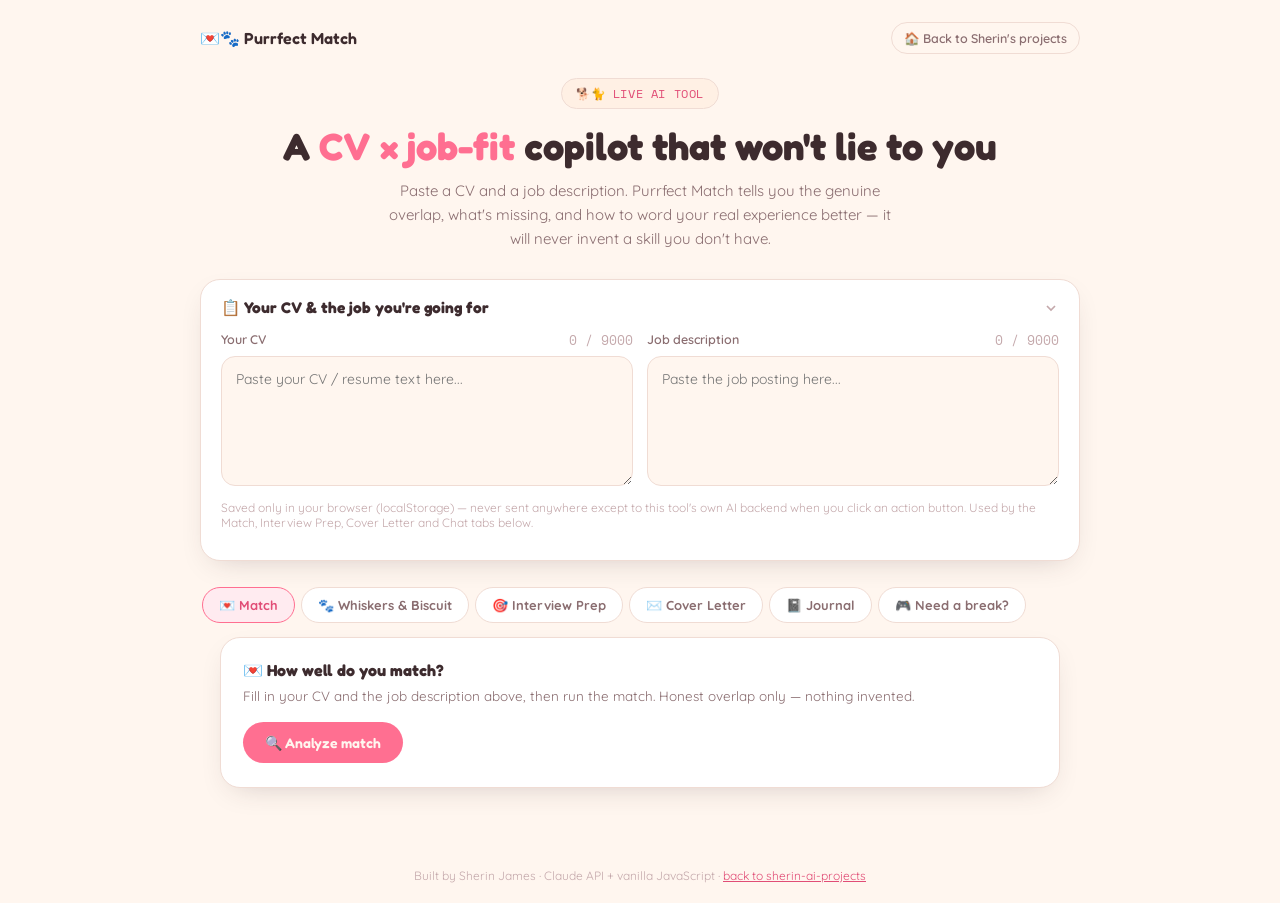
==== purrfect-match/index.html @ 4b1b0861 "Add Purrfect Match app" ====
<!doctype html>
<html lang="en">
<head>
<meta charset="utf-8">
<meta name="viewport" content="width=device-width, initial-scale=1">
<title>Purrfect Match · AI CV × Job Copilot</title>
<meta name="description" content="Purrfect Match: an honest CV-to-job-description matching copilot built by Sherin James, with an AI pep-talk companion, interview predictor, cover letter starter, job hunt journal, and two break-time games.">
<link rel="preconnect" href="https://fonts.googleapis.com">
<link rel="preconnect" href="https://fonts.gstatic.com" crossorigin>
<link href="https://fonts.googleapis.com/css2?family=Fredoka:wght@500;600;700&family=Quicksand:wght@500;600;700&family=Space+Mono:wght@400;700&display=swap" rel="stylesheet">
<style>
  :root{
    --bg:#fff6ef; --surface:#ffffff; --surface-soft:#fff0e4;
    --ink:#3d2b2e; --ink-soft:#8a6d70; --ink-faint:#c4a8ab; --line:#f0dcd4;
    --accent:#ff6f91; --accent-deep:#e14d76;
    --accent-2:#3fb6cf; --accent-2-deep:#2a95ab;
    --accent-3:#ffbc42; --accent-3-deep:#d99a1f;
    --accent-4:#6fbf7a; --accent-4-deep:#4f9f5b;
    --accent-5:#9b8cf2; --accent-5-deep:#7c6ce0;
    --danger:#e2555a; --danger-deep:#c23e43;
    --shadow: 0 10px 30px -14px rgba(61,43,46,0.25);
  }
  @media (prefers-color-scheme: dark){
    :root:not([data-theme="light"]){
      --bg:#241923; --surface:#2f2130; --surface-soft:#392a3c;
      --ink:#fbecee; --ink-soft:#d9b7c0; --ink-faint:#8c6c76; --line:#4a3650;
      --accent:#ff8aa8; --accent-deep:#ffa9bf; --accent-2:#5fd3e8; --accent-2-deep:#86e0f0;
      --accent-3:#ffcf6b; --accent-3-deep:#ffdb8c; --accent-4:#8fd89a; --accent-4-deep:#a9e6b2;
      --accent-5:#b3a4f7; --accent-5-deep:#c7bcf9; --danger:#ff8f8f; --danger-deep:#ffabab;
      --shadow: 0 10px 30px -14px rgba(0,0,0,0.5);
    }
  }
  :root[data-theme="dark"]{
    --bg:#241923; --surface:#2f2130; --surface-soft:#392a3c;
    --ink:#fbecee; --ink-soft:#d9b7c0; --ink-faint:#8c6c76; --line:#4a3650;
    --accent:#ff8aa8; --accent-deep:#ffa9bf; --accent-2:#5fd3e8; --accent-2-deep:#86e0f0;
    --accent-3:#ffcf6b; --accent-3-deep:#ffdb8c; --accent-4:#8fd89a; --accent-4-deep:#a9e6b2;
    --accent-5:#b3a4f7; --accent-5-deep:#c7bcf9; --danger:#ff8f8f; --danger-deep:#ffabab;
    --shadow: 0 10px 30px -14px rgba(0,0,0,0.5);
  }
  *{box-sizing:border-box;}
  body{margin:0; background:var(--bg); color:var(--ink); font-family:'Quicksand',system-ui,sans-serif; overflow-x:hidden;}
  h1,h2,h3,.display{font-family:'Fredoka',system-ui,sans-serif;}
  button{font-family:inherit;}
  a{color:var(--accent-deep);}
  .wrap{max-width:920px; margin:0 auto; padding:0 20px;}

  header.top{padding:22px 20px 10px; display:flex; align-items:center; justify-content:space-between; gap:12px; max-width:920px; margin:0 auto;}
  .brand{display:flex; align-items:center; gap:8px; font-family:'Fredoka',sans-serif; font-weight:600; font-size:16px; text-decoration:none; color:var(--ink);}
  .home-link{font-family:'Quicksand',sans-serif; font-weight:600; font-size:12.5px; color:var(--ink-soft); text-decoration:none; display:flex; align-items:center; gap:5px; padding:7px 12px; border-radius:999px; border:1px solid var(--line);}
  .home-link:hover{border-color:var(--accent-2); color:var(--accent-2-deep);}

  .hero{max-width:920px; margin:0 auto; padding:14px 20px 6px; text-align:center;}
  .eyebrow{display:inline-flex; align-items:center; gap:6px; font-family:'Space Mono',monospace; font-size:11.5px; letter-spacing:.05em; text-transform:uppercase; background:var(--surface-soft); border:1px solid var(--line); color:var(--accent-deep); padding:6px 14px; border-radius:999px; margin-bottom:14px;}
  .hero h1{font-size:clamp(26px,5vw,38px); margin:0 0 10px;}
  .hero h1 span{color:var(--accent);}
  .hero p{color:var(--ink-soft); font-size:15px; line-height:1.6; max-width:56ch; margin:0 auto;}

  .details-card{background:var(--surface); border:1px solid var(--line); border-radius:20px; box-shadow:var(--shadow); padding:18px 20px; margin:22px 0;}
  .details-head{display:flex; align-items:center; justify-content:space-between; gap:10px; cursor:pointer;}
  .details-head h2{font-size:15.5px; margin:0; display:flex; align-items:center; gap:8px;}
  .details-chevron{transition:transform .2s; color:var(--ink-faint);}
  .details-card.collapsed .details-chevron{transform:rotate(-90deg);}
  .details-body{margin-top:14px; display:grid; grid-template-columns:1fr 1fr; gap:14px;}
  .details-card.collapsed .details-body{display:none;}
  @media (max-width:640px){ .details-body{grid-template-columns:1fr;} }
  .field label{display:flex; justify-content:space-between; font-size:12.5px; font-weight:600; color:var(--ink-soft); margin-bottom:6px;}
  .field .count{font-family:'Space Mono',monospace; font-weight:400; color:var(--ink-faint);}
  textarea{width:100%; resize:vertical; min-height:130px; border-radius:14px; border:1px solid var(--line); background:var(--bg); color:var(--ink); padding:12px 14px; font-family:'Quicksand',sans-serif; font-size:14px; line-height:1.55;}
  textarea:focus{outline:2px solid var(--accent-2); outline-offset:1px;}
  .details-note{font-size:12px; color:var(--ink-faint); margin-top:10px;}

  nav.tabs{display:flex; gap:6px; overflow-x:auto; padding:4px 2px 14px; scrollbar-width:none; max-width:920px; margin:0 auto;}
  nav.tabs::-webkit-scrollbar{display:none;}
  .tab-btn{flex:0 0 auto; display:flex; align-items:center; gap:6px; font-family:'Quicksand',sans-serif; font-weight:700; font-size:13px; background:var(--surface); border:1px solid var(--line); color:var(--ink-soft); padding:9px 16px; border-radius:999px; cursor:pointer; white-space:nowrap;}
  .tab-btn:hover{border-color:var(--accent-2); color:var(--accent-2-deep);}
  .tab-btn.active{border-color:var(--accent); color:var(--accent-deep); background:color-mix(in srgb, var(--accent) 14%, var(--surface));}

  main{max-width:920px; margin:0 auto; padding:0 20px 60px;}
  .panel{display:none;}
  .panel.active{display:block; animation:fadeIn .25s ease;}
  @keyframes fadeIn{from{opacity:0; transform:translateY(4px);} to{opacity:1; transform:translateY(0);}}

  .card{background:var(--surface); border:1px solid var(--line); border-radius:20px; box-shadow:var(--shadow); padding:22px 22px 24px;}
  .card + .card{margin-top:16px;}
  .card h3{font-size:16px; margin:0 0 6px; display:flex; align-items:center; gap:8px;}
  .card p.lede{color:var(--ink-soft); font-size:13.5px; margin:0 0 16px; line-height:1.5;}

  .btn{display:inline-flex; align-items:center; gap:8px; font-family:'Fredoka',sans-serif; font-weight:600; font-size:14px; border:none; border-radius:999px; padding:12px 22px; cursor:pointer; transition:transform .15s;}
  .btn:active{transform:scale(.97);}
  .btn:disabled{opacity:.55; cursor:progress;}
  .btn-primary{background:var(--accent); color:#fff6ef;}
  .btn-primary:hover:not(:disabled){background:var(--accent-deep);}
  .btn-ghost{background:var(--surface-soft); color:var(--ink); border:1px solid var(--line);}
  .btn-ghost:hover{border-color:var(--accent-2); color:var(--accent-2-deep);}
  .btn-sm{padding:8px 14px; font-size:12.5px;}

  .error-banner{background:color-mix(in srgb, var(--danger) 14%, var(--surface)); border:1px solid var(--danger); color:var(--danger-deep); border-radius:14px; padding:12px 16px; font-size:13.5px; margin-top:14px; display:none;}
  .error-banner.show{display:block;}

  .loading{display:none; align-items:center; gap:10px; color:var(--ink-soft); font-size:13.5px; margin-top:14px;}
  .loading.show{display:flex;}
  .spinner{width:16px; height:16px; border-radius:50%; border:2.5px solid var(--line); border-top-color:var(--accent); animation:spin .7s linear infinite;}
  @keyframes spin{to{transform:rotate(360deg);}}

  /* Match results */
  .score-row{display:flex; align-items:center; gap:20px; flex-wrap:wrap; margin:18px 0;}
  .score-ring{position:relative; width:96px; height:96px; flex:0 0 auto;}
  .score-ring svg{transform:rotate(-90deg);}
  .score-ring .track{fill:none; stroke:var(--line); stroke-width:9;}
  .score-ring .fill{fill:none; stroke:var(--accent); stroke-width:9; stroke-linecap:round; transition:stroke-dasharray .8s ease;}
  .score-ring .num{position:absolute; inset:0; display:flex; align-items:center; justify-content:center; font-family:'Space Mono',monospace; font-weight:700; font-size:22px;}
  .score-summary{flex:1; min-width:200px; font-size:14px; line-height:1.6; color:var(--ink-soft);}
  .pill-group h4{font-size:12.5px; text-transform:uppercase; letter-spacing:.04em; color:var(--ink-faint); margin:18px 0 8px; font-family:'Space Mono',monospace; font-weight:400;}
  .pill-list{display:flex; flex-wrap:wrap; gap:8px;}
  .pill{font-size:12.5px; font-weight:600; padding:6px 12px; border-radius:999px;}
  .pill.good{background:color-mix(in srgb, var(--accent-4) 20%, var(--surface)); color:var(--accent-4-deep); border:1px solid color-mix(in srgb, var(--accent-4) 40%, var(--surface));}
  .pill.gap{background:color-mix(in srgb, var(--accent-3) 22%, var(--surface)); color:var(--accent-3-deep); border:1px solid color-mix(in srgb, var(--accent-3) 45%, var(--surface));}
  .suggestion{border:1px solid var(--line); border-radius:14px; padding:14px 16px; margin-top:10px; background:var(--surface-soft);}
  .suggestion .lbl{font-family:'Space Mono',monospace; font-size:10.5px; text-transform:uppercase; letter-spacing:.05em; color:var(--ink-faint); margin-bottom:4px;}
  .suggestion .orig{color:var(--ink-soft); font-size:13px; text-decoration:line-through; opacity:.75; margin-bottom:8px;}
  .suggestion .rewrite{font-size:13.5px; font-weight:600;}

  /* Chat */
  .chat-window{height:360px; overflow-y:auto; border:1px solid var(--line); border-radius:16px; background:var(--surface-soft); padding:14px; display:flex; flex-direction:column; gap:10px;}
  .msg{max-width:78%; padding:10px 14px; border-radius:16px; font-size:13.5px; line-height:1.5; white-space:pre-wrap;}
  .msg.user{align-self:flex-end; background:var(--accent); color:#fff6ef; border-bottom-right-radius:4px;}
  .msg.bot{align-self:flex-start; background:var(--surface); border:1px solid var(--line); border-bottom-left-radius:4px;}
  .chat-input-row{display:flex; gap:8px; margin-top:12px;}
  .chat-input-row input{flex:1; border-radius:999px; border:1px solid var(--line); background:var(--surface); color:var(--ink); padding:11px 16px; font-family:inherit; font-size:14px;}
  .chat-input-row input:focus{outline:2px solid var(--accent-2);}

  /* Interview questions */
  .q-item{border:1px solid var(--line); border-radius:14px; padding:14px 16px; margin-top:10px; background:var(--surface-soft);}
  .q-cat{display:inline-block; font-family:'Space Mono',monospace; font-size:10.5px; text-transform:uppercase; letter-spacing:.04em; padding:3px 9px; border-radius:999px; margin-bottom:8px; background:color-mix(in srgb, var(--accent-5) 22%, var(--surface)); color:var(--accent-5-deep);}
  .q-text{font-size:14px; font-weight:600;}

  /* Cover letter */
  .letter-box{white-space:pre-wrap; font-size:14px; line-height:1.7; background:var(--surface-soft); border:1px solid var(--line); border-radius:14px; padding:18px 20px;}

  /* Journal */
  .journal-form{display:grid; grid-template-columns:1.3fr 1.3fr 1fr 1fr; gap:10px; margin-bottom:6px;}
  @media (max-width:700px){ .journal-form{grid-template-columns:1fr 1fr;} }
  .journal-form input, .journal-form select{width:100%; border-radius:12px; border:1px solid var(--line); background:var(--bg); color:var(--ink); padding:10px 12px; font-family:inherit; font-size:13.5px;}
  .journal-form textarea{grid-column:1/-1; min-height:60px;}
  .filter-row{display:flex; gap:8px; flex-wrap:wrap; margin:16px 0 4px;}
  .filter-pill{font-size:12px; font-weight:700; padding:6px 13px; border-radius:999px; border:1px solid var(--line); background:var(--surface); color:var(--ink-soft); cursor:pointer;}
  .filter-pill.active{border-color:var(--accent-2); color:var(--accent-2-deep); background:color-mix(in srgb, var(--accent-2) 14%, var(--surface));}
  .entry{border:1px solid var(--line); border-radius:14px; padding:14px 16px; margin-top:10px; background:var(--surface-soft); display:flex; justify-content:space-between; gap:12px; align-items:flex-start;}
  .entry-main .role{font-weight:700; font-size:14.5px;}
  .entry-main .co{color:var(--ink-soft); font-size:13px;}
  .entry-main .notes{font-size:12.5px; color:var(--ink-soft); margin-top:6px;}
  .status-badge{font-family:'Space Mono',monospace; font-size:10.5px; text-transform:uppercase; padding:4px 10px; border-radius:999px; white-space:nowrap;}
  .status-Applied{background:color-mix(in srgb, var(--accent-2) 20%, var(--surface)); color:var(--accent-2-deep);}
  .status-Interviewing{background:color-mix(in srgb, var(--accent-3) 22%, var(--surface)); color:var(--accent-3-deep);}
  .status-Offer{background:color-mix(in srgb, var(--accent-4) 22%, var(--surface)); color:var(--accent-4-deep);}
  .status-Rejected, .status-Ghosted{background:color-mix(in srgb, var(--danger) 16%, var(--surface)); color:var(--danger-deep);}
  .entry-meta{display:flex; flex-direction:column; align-items:flex-end; gap:8px;}
  .entry-date{font-size:11px; color:var(--ink-faint); font-family:'Space Mono',monospace;}
  .del-btn{background:none; border:none; color:var(--ink-faint); cursor:pointer; font-size:16px; line-height:1;}
  .del-btn:hover{color:var(--danger-deep);}
  .empty-note{color:var(--ink-faint); font-size:13.5px; text-align:center; padding:20px 0;}

  /* Games */
  .game-tabs{display:flex; gap:8px; margin-bottom:14px;}
  .game-panel{display:none;}
  .game-panel.active{display:block;}
  canvas{background:var(--surface-soft); border:1px solid var(--line); border-radius:16px; display:block; margin:0 auto; max-width:100%; touch-action:none;}
  .game-hud{display:flex; justify-content:space-between; align-items:center; margin-bottom:10px; font-family:'Space Mono',monospace; font-size:13px; color:var(--ink-soft);}
  .game-controls{display:flex; justify-content:center; gap:10px; margin-top:14px;}

  footer{text-align:center; padding:20px; color:var(--ink-faint); font-size:12px;}
</style>
</head>
<body>

<header class="top">
  <span class="brand">💌🐾 Purrfect Match</span>
  <a class="home-link" href="../" >🏠 Back to Sherin's projects</a>
</header>

<div class="hero">
  <span class="eyebrow">🐕🐈 live ai tool</span>
  <h1>A <span>CV × job-fit</span> copilot that won't lie to you</h1>
  <p>Paste a CV and a job description. Purrfect Match tells you the genuine overlap, what's missing, and how to word your real experience better — it will never invent a skill you don't have.</p>
</div>

<div class="wrap">
  <div class="details-card" id="detailsCard">
    <div class="details-head" id="detailsToggle">
      <h2>📋 Your CV &amp; the job you're going for</h2>
      <svg class="details-chevron" width="16" height="16" viewBox="0 0 24 24" fill="none" stroke="currentColor" stroke-width="2.5"><path d="M6 9l6 6 6-6"/></svg>
    </div>
    <div class="details-body">
      <div class="field">
        <label>Your CV <span class="count" id="cvCount">0 / 9000</span></label>
        <textarea id="cvInput" placeholder="Paste your CV / resume text here..."></textarea>
      </div>
      <div class="field">
        <label>Job description <span class="count" id="jobCount">0 / 9000</span></label>
        <textarea id="jobInput" placeholder="Paste the job posting here..."></textarea>
      </div>
    </div>
    <p class="details-note">Saved only in your browser (localStorage) — never sent anywhere except to this tool's own AI backend when you click an action button. Used by the Match, Interview Prep, Cover Letter and Chat tabs below.</p>
  </div>

  <nav class="tabs" id="tabNav">
    <button class="tab-btn active" data-tab="match">💌 Match</button>
    <button class="tab-btn" data-tab="chat">🐾 Whiskers &amp; Biscuit</button>
    <button class="tab-btn" data-tab="interview">🎯 Interview Prep</button>
    <button class="tab-btn" data-tab="cover">✉️ Cover Letter</button>
    <button class="tab-btn" data-tab="journal">📓 Journal</button>
    <button class="tab-btn" data-tab="games">🎮 Need a break?</button>
  </nav>

  <main>
    <!-- MATCH -->
    <section class="panel active" id="panel-match">
      <div class="card">
        <h3>💌 How well do you match?</h3>
        <p class="lede">Fill in your CV and the job description above, then run the match. Honest overlap only — nothing invented.</p>
        <button class="btn btn-primary" id="analyzeBtn">🔍 Analyze match</button>
        <div class="loading" id="analyzeLoading"><span class="spinner"></span> Comparing honestly...</div>
        <div class="error-banner" id="analyzeError"></div>
        <div id="analyzeResult"></div>
      </div>
    </section>

    <!-- CHAT -->
    <section class="panel" id="panel-chat">
      <div class="card">
        <h3>🐾 Whiskers &amp; Biscuit</h3>
        <p class="lede">Your AI companion for wording help, pep talks, and job-hunt questions. It can see your saved CV/job details above for context.</p>
        <div class="chat-window" id="chatWindow">
          <div class="msg bot">Hii, I'm Whiskers &amp; Biscuit 🐾 Ask me anything about your job hunt — wording a bullet point, calming pre-interview nerves, or just venting about application forms. What's up?</div>
        </div>
        <div class="error-banner" id="chatError"></div>
        <div class="chat-input-row">
          <input type="text" id="chatInput" placeholder="Type a message..." maxlength="2000">
          <button class="btn btn-primary" id="chatSend">Send</button>
        </div>
      </div>
    </section>

    <!-- INTERVIEW -->
    <section class="panel" id="panel-interview">
      <div class="card">
        <h3>🎯 Interview Predictor</h3>
        <p class="lede">Generates likely interview questions straight from the job description you saved above.</p>
        <button class="btn btn-primary" id="interviewBtn">🎯 Generate questions</button>
        <div class="loading" id="interviewLoading"><span class="spinner"></span> Reading between the lines of that job posting...</div>
        <div class="error-banner" id="interviewError"></div>
        <div id="interviewResult"></div>
      </div>
    </section>

    <!-- COVER LETTER -->
    <section class="panel" id="panel-cover">
      <div class="card">
        <h3>✉️ Cover Letter Starter</h3>
        <p class="lede">Drafts a starting point grounded only in the real experience in your CV — nothing made up, easy to personalise from there.</p>
        <button class="btn btn-primary" id="coverBtn">✉️ Draft cover letter</button>
        <div class="loading" id="coverLoading"><span class="spinner"></span> Drafting...</div>
        <div class="error-banner" id="coverError"></div>
        <div id="coverResult"></div>
      </div>
    </section>

    <!-- JOURNAL -->
    <section class="panel" id="panel-journal">
      <div class="card">
        <h3>📓 Job Hunt Journal</h3>
        <p class="lede">Private notes, kept only in this browser via localStorage. No AI, no server, no account needed.</p>
        <div class="journal-form">
          <input type="text" id="jCompany" placeholder="Company">
          <input type="text" id="jRole" placeholder="Role">
          <select id="jStatus">
            <option>Applied</option>
            <option>Interviewing</option>
            <option>Offer</option>
            <option>Rejected</option>
            <option>Ghosted</option>
          </select>
          <input type="date" id="jDate">
          <textarea id="jNotes" placeholder="Notes (optional) — contact name, next step, how it felt..."></textarea>
        </div>
        <button class="btn btn-primary btn-sm" id="jAdd">+ Add entry</button>

        <div class="filter-row" id="jFilters">
          <button class="filter-pill active" data-status="all">All</button>
          <button class="filter-pill" data-status="Applied">Applied</button>
          <button class="filter-pill" data-status="Interviewing">Interviewing</button>
          <button class="filter-pill" data-status="Offer">Offer</button>
          <button class="filter-pill" data-status="Rejected">Rejected</button>
          <button class="filter-pill" data-status="Ghosted">Ghosted</button>
        </div>
        <div id="journalList"></div>
      </div>
    </section>

    <!-- GAMES -->
    <section class="panel" id="panel-games">
      <div class="card">
        <h3>🎮 Need a break?</h3>
        <p class="lede">Zero AI here. Just JavaScript, Canvas, and questionable amounts of procrastination.</p>
        <div class="game-tabs">
          <button class="tab-btn active" data-game="snake">🐍 Snake</button>
          <button class="tab-btn" data-game="flappy">🐦 Flappy Cat</button>
        </div>

        <div class="game-panel active" id="game-snake">
          <div class="game-hud"><span>Score: <b id="snakeScore">0</b></span><span id="snakeStatus">Press Start</span></div>
          <canvas id="snakeCanvas" width="360" height="360"></canvas>
          <div class="game-controls">
            <button class="btn btn-ghost btn-sm" id="snakeStart">▶ Start</button>
          </div>
        </div>

        <div class="game-panel" id="game-flappy">
          <div class="game-hud"><span>Score: <b id="flappyScore">0</b></span><span id="flappyStatus">Press Start</span></div>
          <canvas id="flappyCanvas" width="360" height="360"></canvas>
          <div class="game-controls">
            <button class="btn btn-ghost btn-sm" id="flappyStart">▶ Start / Flap</button>
          </div>
        </div>
      </div>
    </section>
  </main>
</div>

<footer>Built by Sherin James · Claude API + vanilla JavaScript · <a href="../">back to sherin-ai-projects</a></footer>

<script>
(function(){
  // ---------------- config ----------------
  // Set this to your deployed Cloudflare Worker URL (see backend/README.md).
  var BACKEND_URL = 'PASTE_YOUR_WORKER_URL_HERE';
  var BACKEND_READY = BACKEND_URL.indexOf('http') === 0;

  function escapeHtml(s){
    return String(s).replace(/[&<>"']/g, function(c){
      return {'&':'&amp;','<':'&lt;','>':'&gt;','"':'&quot;',"'":'&#39;'}[c];
    });
  }

  async function callApi(path, body){
    if (!BACKEND_READY){
      throw new Error("This demo's AI backend isn't connected yet — Sherin's still wiring it up. Check back soon!");
    }
    var res;
    try {
      res = await fetch(BACKEND_URL + path, {
        method: 'POST',
        headers: {'content-type': 'application/json'},
        body: JSON.stringify(body)
      });
    } catch (e) {
      throw new Error('Could not reach the AI backend. Check your connection and try again.');
    }
    var data;
    try { data = await res.json(); } catch(e){ data = null; }
    if (!res.ok){
      throw new Error((data && data.error) || ('Request failed (' + res.status + ')'));
    }
    return data;
  }

  // ---------------- tabs ----------------
  var tabNav = document.getElementById('tabNav');
  tabNav.addEventListener('click', function(e){
    var btn = e.target.closest('.tab-btn');
    if (!btn) return;
    tabNav.querySelectorAll('.tab-btn').forEach(function(b){ b.classList.remove('active'); });
    btn.classList.add('active');
    document.querySelectorAll('main .panel').forEach(function(p){ p.classList.remove('active'); });
    document.getElementById('panel-' + btn.dataset.tab).classList.add('active');
  });

  document.getElementById('detailsToggle').addEventListener('click', function(){
    document.getElementById('detailsCard').classList.toggle('collapsed');
  });

  // ---------------- shared CV/job state ----------------
  var cvInput = document.getElementById('cvInput');
  var jobInput = document.getElementById('jobInput');
  var cvCount = document.getElementById('cvCount');
  var jobCount = document.getElementById('jobCount');

  function loadSaved(key, el){
    try { el.value = localStorage.getItem(key) || ''; } catch(e){}
  }
  function saveField(key, el, countEl){
    try { localStorage.setItem(key, el.value); } catch(e){}
    countEl.textContent = el.value.length + ' / 9000';
  }
  loadSaved('pm_cv', cvInput);
  loadSaved('pm_job', jobInput);
  cvCount.textContent = cvInput.value.length + ' / 9000';
  jobCount.textContent = jobInput.value.length + ' / 9000';
  cvInput.addEventListener('input', function(){ saveField('pm_cv', cvInput, cvCount); });
  jobInput.addEventListener('input', function(){ saveField('pm_job', jobInput, jobCount); });

  function showError(el, msg){ el.textContent = '⚠️ ' + msg; el.classList.add('show'); }
  function hideError(el){ el.classList.remove('show'); el.textContent=''; }

  // ---------------- MATCH ----------------
  var analyzeBtn = document.getElementById('analyzeBtn');
  var analyzeLoading = document.getElementById('analyzeLoading');
  var analyzeError = document.getElementById('analyzeError');
  var analyzeResult = document.getElementById('analyzeResult');

  analyzeBtn.addEventListener('click', async function(){
    hideError(analyzeError);
    analyzeResult.innerHTML = '';
    if (!cvInput.value.trim() || !jobInput.value.trim()){
      showError(analyzeError, 'Add both your CV and a job description above first.');
      return;
    }
    analyzeBtn.disabled = true; analyzeLoading.classList.add('show');
    try {
      var data = await callApi('/purrfect-match/analyze', { cv: cvInput.value, job: jobInput.value });
      renderMatch(data);
    } catch (e) {
      showError(analyzeError, e.message);
    } finally {
      analyzeBtn.disabled = false; analyzeLoading.classList.remove('show');
    }
  });

  function renderMatch(data){
    var score = Math.max(0, Math.min(100, Math.round(data.matchScore || 0)));
    var circumference = 2 * Math.PI * 40;
    var dash = (score/100) * circumference;
    var good = (data.overlappingSkills || []).map(function(s){ return '<span class="pill good">✓ ' + escapeHtml(s) + '</span>'; }).join('');
    var gap = (data.missingSkills || []).map(function(s){ return '<span class="pill gap">△ ' + escapeHtml(s) + '</span>'; }).join('');
    var suggestions = (data.suggestions || []).map(function(s){
      return '<div class="suggestion"><div class="lbl">Suggested rewrite</div>' +
        '<div class="orig">' + escapeHtml(s.original || '') + '</div>' +
        '<div class="rewrite">→ ' + escapeHtml(s.rewritten || '') + '</div></div>';
    }).join('');

    analyzeResult.innerHTML =
      '<div class="score-row">' +
        '<div class="score-ring"><svg width="96" height="96" viewBox="0 0 96 96">' +
          '<circle class="track" cx="48" cy="48" r="40"></circle>' +
          '<circle class="fill" cx="48" cy="48" r="40" stroke-dasharray="' + dash.toFixed(1) + ' ' + circumference.toFixed(1) + '"></circle>' +
        '</svg><div class="num">' + score + '</div></div>' +
        '<div class="score-summary">' + escapeHtml(data.summary || '') + '</div>' +
      '</div>' +
      (good ? '<div class="pill-group"><h4>What genuinely overlaps</h4><div class="pill-list">' + good + '</div></div>' : '') +
      (gap ? '<div class="pill-group"><h4>What\'s missing</h4><div class="pill-list">' + gap + '</div></div>' : '') +
      (suggestions ? '<div class="pill-group"><h4>Wording suggestions</h4>' + suggestions + '</div>' : '');
  }

  // ---------------- CHAT ----------------
  var chatWindow = document.getElementById('chatWindow');
  var chatInput = document.getElementById('chatInput');
  var chatSend = document.getElementById('chatSend');
  var chatError = document.getElementById('chatError');
  var chatHistory = [];

  function addMsg(role, text){
    var div = document.createElement('div');
    div.className = 'msg ' + (role === 'user' ? 'user' : 'bot');
    div.textContent = text;
    chatWindow.appendChild(div);
    chatWindow.scrollTop = chatWindow.scrollHeight;
  }

  async function sendChat(){
    var text = chatInput.value.trim();
    if (!text) return;
    hideError(chatError);
    addMsg('user', text);
    chatHistory.push({ role: 'user', content: text });
    chatInput.value = '';
    chatSend.disabled = true;
    var typingDiv = document.createElement('div');
    typingDiv.className = 'msg bot';
    typingDiv.textContent = '...';
    chatWindow.appendChild(typingDiv);
    chatWindow.scrollTop = chatWindow.scrollHeight;
    try {
      var data = await callApi('/purrfect-match/chat', {
        message: text, history: chatHistory.slice(0, -1),
        cv: cvInput.value, job: jobInput.value
      });
      typingDiv.textContent = data.reply || '...';
      chatHistory.push({ role: 'assistant', content: data.reply || '' });
    } catch (e) {
      typingDiv.remove();
      showError(chatError, e.message);
    } finally {
      chatSend.disabled = false;
    }
  }
  chatSend.addEventListener('click', sendChat);
  chatInput.addEventListener('keydown', function(e){ if (e.key === 'Enter') sendChat(); });

  // ---------------- INTERVIEW ----------------
  var interviewBtn = document.getElementById('interviewBtn');
  var interviewLoading = document.getElementById('interviewLoading');
  var interviewError = document.getElementById('interviewError');
  var interviewResult = document.getElementById('interviewResult');

  interviewBtn.addEventListener('click', async function(){
    hideError(interviewError);
    interviewResult.innerHTML = '';
    if (!jobInput.value.trim()){
      showError(interviewError, 'Add a job description above first.');
      return;
    }
    interviewBtn.disabled = true; interviewLoading.classList.add('show');
    try {
      var data = await callApi('/purrfect-match/interview-questions', { job: jobInput.value, cv: cvInput.value });
      interviewResult.innerHTML = (data.questions || []).map(function(q){
        return '<div class="q-item"><span class="q-cat">' + escapeHtml(q.category || '') + '</span>' +
          '<div class="q-text">' + escapeHtml(q.question || '') + '</div></div>';
      }).join('');
    } catch (e) {
      showError(interviewError, e.message);
    } finally {
      interviewBtn.disabled = false; interviewLoading.classList.remove('show');
    }
  });

  // ---------------- COVER LETTER ----------------
  var coverBtn = document.getElementById('coverBtn');
  var coverLoading = document.getElementById('coverLoading');
  var coverError = document.getElementById('coverError');
  var coverResult = document.getElementById('coverResult');

  coverBtn.addEventListener('click', async function(){
    hideError(coverError);
    coverResult.innerHTML = '';
    if (!cvInput.value.trim() || !jobInput.value.trim()){
      showError(coverError, 'Add both your CV and a job description above first.');
      return;
    }
    coverBtn.disabled = true; coverLoading.classList.add('show');
    try {
      var data = await callApi('/purrfect-match/cover-letter', { cv: cvInput.value, job: jobInput.value });
      var letter = data.letter || '';
      coverResult.innerHTML = '<div class="letter-box" id="letterBox"></div>' +
        '<button class="btn btn-ghost btn-sm" id="copyLetter" style="margin-top:12px;">📋 Copy to clipboard</button>';
      document.getElementById('letterBox').textContent = letter;
      document.getElementById('copyLetter').addEventListener('click', function(){
        navigator.clipboard.writeText(letter).then(function(){
          var b = document.getElementById('copyLetter');
          var old = b.textContent; b.textContent = '✅ Copied!';
          setTimeout(function(){ b.textContent = old; }, 1500);
        });
      });
    } catch (e) {
      showError(coverError, e.message);
    } finally {
      coverBtn.disabled = false; coverLoading.classList.remove('show');
    }
  });

  // ---------------- JOURNAL (localStorage only) ----------------
  var journalList = document.getElementById('journalList');
  var jFilters = document.getElementById('jFilters');
  var activeFilter = 'all';

  function getEntries(){
    try { return JSON.parse(localStorage.getItem('pm_journal') || '[]'); } catch(e){ return []; }
  }
  function saveEntries(list){
    try { localStorage.setItem('pm_journal', JSON.stringify(list)); } catch(e){}
  }
  function renderJournal(){
    var entries = getEntries().sort(function(a,b){ return (b.date||'').localeCompare(a.date||''); });
    if (activeFilter !== 'all') entries = entries.filter(function(e){ return e.status === activeFilter; });
    if (!entries.length){
      journalList.innerHTML = '<p class="empty-note">No entries yet' + (activeFilter !== 'all' ? ' for "' + activeFilter + '"' : '') + '. Add your first application above!</p>';
      return;
    }
    journalList.innerHTML = entries.map(function(e){
      return '<div class="entry" data-id="' + e.id + '">' +
        '<div class="entry-main">' +
          '<div class="role">' + escapeHtml(e.role || '(role)') + '</div>' +
          '<div class="co">' + escapeHtml(e.company || '(company)') + '</div>' +
          (e.notes ? '<div class="notes">' + escapeHtml(e.notes) + '</div>' : '') +
        '</div>' +
        '<div class="entry-meta">' +
          '<span class="status-badge status-' + e.status + '">' + e.status + '</span>' +
          '<span class="entry-date">' + (e.date || '') + '</span>' +
          '<button class="del-btn" data-del="' + e.id + '" title="Delete">🗑</button>' +
        '</div>' +
      '</div>';
    }).join('');
  }
  jFilters.addEventListener('click', function(e){
    var btn = e.target.closest('.filter-pill');
    if (!btn) return;
    jFilters.querySelectorAll('.filter-pill').forEach(function(b){ b.classList.remove('active'); });
    btn.classList.add('active');
    activeFilter = btn.dataset.status;
    renderJournal();
  });
  journalList.addEventListener('click', function(e){
    var btn = e.target.closest('[data-del]');
    if (!btn) return;
    var id = btn.dataset.del;
    saveEntries(getEntries().filter(function(en){ return String(en.id) !== String(id); }));
    renderJournal();
  });
  document.getElementById('jAdd').addEventListener('click', function(){
    var company = document.getElementById('jCompany').value.trim();
    var role = document.getElementById('jRole').value.trim();
    var status = document.getElementById('jStatus').value;
    var date = document.getElementById('jDate').value || new Date().toISOString().slice(0,10);
    var notes = document.getElementById('jNotes').value.trim();
    if (!company && !role) return;
    var entries = getEntries();
    entries.push({ id: Date.now(), company: company, role: role, status: status, date: date, notes: notes });
    saveEntries(entries);
    document.getElementById('jCompany').value = '';
    document.getElementById('jRole').value = '';
    document.getElementById('jNotes').value = '';
    document.getElementById('jDate').value = '';
    renderJournal();
  });
  renderJournal();

  // ---------------- GAMES: tab switching ----------------
  document.querySelector('.game-tabs').addEventListener('click', function(e){
    var btn = e.target.closest('.tab-btn');
    if (!btn) return;
    this.querySelectorAll('.tab-btn').forEach(function(b){ b.classList.remove('active'); });
    btn.classList.add('active');
    document.querySelectorAll('.game-panel').forEach(function(p){ p.classList.remove('active'); });
    document.getElementById('game-' + btn.dataset.game).classList.add('active');
  });

  // ---------------- SNAKE ----------------
  (function(){
    var canvas = document.getElementById('snakeCanvas');
    var ctx = canvas.getContext('2d');
    var grid = 18, cols = canvas.width/grid, rows = canvas.height/grid;
    var snake, dir, nextDir, food, score, loopId, running;
    var scoreEl = document.getElementById('snakeScore');
    var statusEl = document.getElementById('snakeStatus');

    function reset(){
      snake = [{x:8,y:9},{x:7,y:9},{x:6,y:9}];
      dir = {x:1,y:0}; nextDir = {x:1,y:0};
      score = 0; scoreEl.textContent = 0;
      placeFood();
      running = true; statusEl.textContent = 'Go!';
    }
    function placeFood(){
      food = { x: Math.floor(Math.random()*cols), y: Math.floor(Math.random()*rows) };
    }
    function tick(){
      if (!running) return;
      dir = nextDir;
      var head = { x: snake[0].x + dir.x, y: snake[0].y + dir.y };
      if (head.x < 0 || head.y < 0 || head.x >= cols || head.y >= rows || snake.some(function(s){return s.x===head.x && s.y===head.y;})){
        running = false; statusEl.textContent = 'Game over — Start to retry';
        return;
      }
      snake.unshift(head);
      if (head.x === food.x && head.y === food.y){
        score++; scoreEl.textContent = score; placeFood();
      } else {
        snake.pop();
      }
      draw();
    }
    function draw(){
      var css = getComputedStyle(document.documentElement);
      ctx.fillStyle = css.getPropertyValue('--surface-soft').trim() || '#fff0e4';
      ctx.fillRect(0,0,canvas.width,canvas.height);
      ctx.fillStyle = css.getPropertyValue('--accent-3').trim() || '#ffbc42';
      ctx.beginPath(); ctx.arc(food.x*grid+grid/2, food.y*grid+grid/2, grid/2.4, 0, Math.PI*2); ctx.fill();
      snake.forEach(function(s, i){
        ctx.fillStyle = i === 0 ? (css.getPropertyValue('--accent-deep').trim() || '#e14d76') : (css.getPropertyValue('--accent').trim() || '#ff6f91');
        ctx.beginPath();
        ctx.roundRect ? ctx.roundRect(s.x*grid+1, s.y*grid+1, grid-2, grid-2, 5) : ctx.rect(s.x*grid+1, s.y*grid+1, grid-2, grid-2);
        ctx.fill();
      });
    }
    function setDir(x,y){ if (dir.x === -x && dir.y === -y) return; nextDir = {x:x,y:y}; }
    document.addEventListener('keydown', function(e){
      if (!document.getElementById('game-snake').classList.contains('active')) return;
      if (e.key === 'ArrowUp') setDir(0,-1);
      else if (e.key === 'ArrowDown') setDir(0,1);
      else if (e.key === 'ArrowLeft') setDir(-1,0);
      else if (e.key === 'ArrowRight') setDir(1,0);
      else return;
      e.preventDefault();
    });
    var touchStartX, touchStartY;
    canvas.addEventListener('touchstart', function(e){ var t=e.touches[0]; touchStartX=t.clientX; touchStartY=t.clientY; }, {passive:true});
    canvas.addEventListener('touchend', function(e){
      var t = e.changedTouches[0];
      var dx = t.clientX - touchStartX, dy = t.clientY - touchStartY;
      if (Math.abs(dx) > Math.abs(dy)) setDir(dx>0?1:-1, 0); else setDir(0, dy>0?1:-1);
    }, {passive:true});
    document.getElementById('snakeStart').addEventListener('click', function(){
      clearInterval(loopId);
      reset(); draw();
      loopId = setInterval(tick, 110);
    });
    reset(); draw(); running = false; statusEl.textContent = 'Press Start';
  })();

  // ---------------- FLAPPY CAT ----------------
  (function(){
    var canvas = document.getElementById('flappyCanvas');
    var ctx = canvas.getContext('2d');
    var W = canvas.width, H = canvas.height;
    var cat, pipes, score, running, loopId, gravity = 0.45, flap = -7.5;
    var scoreEl = document.getElementById('flappyScore');
    var statusEl = document.getElementById('flappyStatus');

    function reset(){
      cat = { x: 70, y: H/2, vy: 0, r: 13 };
      pipes = [ makePipe(W + 40) ];
      score = 0; scoreEl.textContent = 0;
      running = true; statusEl.textContent = 'Go!';
    }
    function makePipe(x){
      var gap = 120;
      var top = 40 + Math.random() * (H - gap - 80);
      return { x: x, top: top, gap: gap, passed: false };
    }
    function step(){
      if (!running) return;
      cat.vy += gravity; cat.y += cat.vy;
      pipes.forEach(function(p){ p.x -= 2.6; });
      if (pipes[pipes.length-1].x < W - 190) pipes.push(makePipe(W + 20));
      pipes = pipes.filter(function(p){ return p.x > -60; });

      pipes.forEach(function(p){
        if (!p.passed && p.x + 26 < cat.x){ p.passed = true; score++; scoreEl.textContent = score; }
        var hitX = cat.x + cat.r > p.x && cat.x - cat.r < p.x + 26;
        var hitY = cat.y - cat.r < p.top || cat.y + cat.r > p.top + p.gap;
        if (hitX && hitY) running = false;
      });
      if (cat.y + cat.r > H || cat.y - cat.r < 0) running = false;
      if (!running) statusEl.textContent = 'Game over — Start to retry';
      draw();
    }
    function draw(){
      var css = getComputedStyle(document.documentElement);
      ctx.fillStyle = css.getPropertyValue('--surface-soft').trim() || '#fff0e4';
      ctx.fillRect(0,0,W,H);
      ctx.fillStyle = css.getPropertyValue('--accent-4').trim() || '#6fbf7a';
      pipes.forEach(function(p){
        ctx.fillRect(p.x, 0, 26, p.top);
        ctx.fillRect(p.x, p.top + p.gap, 26, H - p.top - p.gap);
      });
      ctx.font = (cat.r*2.1) + 'px serif';
      ctx.textAlign = 'center'; ctx.textBaseline = 'middle';
      ctx.save();
      ctx.translate(cat.x, cat.y);
      ctx.rotate(Math.max(-0.5, Math.min(0.9, cat.vy/10)));
      ctx.fillText('🐈', 0, 2);
      ctx.restore();
    }
    function doFlap(){
      if (!running){ reset(); }
      cat.vy = flap;
    }
    canvas.addEventListener('mousedown', doFlap);
    canvas.addEventListener('touchstart', function(e){ e.preventDefault(); doFlap(); }, {passive:false});
    document.addEventListener('keydown', function(e){
      if (!document.getElementById('game-flappy').classList.contains('active')) return;
      if (e.key === ' '){ e.preventDefault(); doFlap(); }
    });
    document.getElementById('flappyStart').addEventListener('click', doFlap);
    reset(); draw(); running = false; statusEl.textContent = 'Press Start / Flap';
    loopId = setInterval(step, 1000/60);
  })();

})();
</script>
</body>
</html>
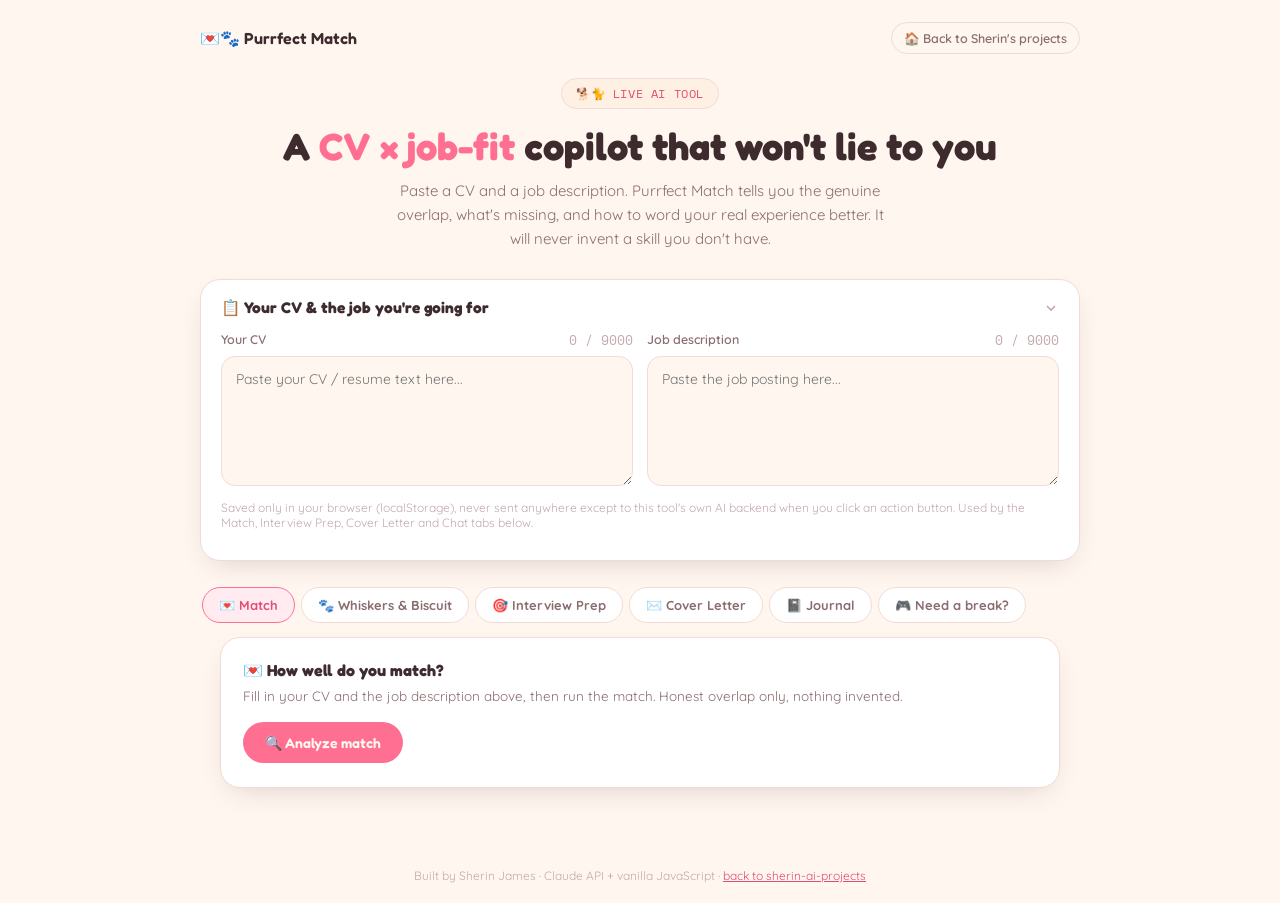
==== commit 27d3eb86: "Fix punctuation and phrasing in index.html" ====
--- a/purrfect-match/index.html
+++ b/purrfect-match/index.html
@@ -182,7 +182,7 @@
 <div class="hero">
   <span class="eyebrow">🐕🐈 live ai tool</span>
   <h1>A <span>CV × job-fit</span> copilot that won't lie to you</h1>
-  <p>Paste a CV and a job description. Purrfect Match tells you the genuine overlap, what's missing, and how to word your real experience better — it will never invent a skill you don't have.</p>
+  <p>Paste a CV and a job description. Purrfect Match tells you the genuine overlap, what's missing, and how to word your real experience better. It will never invent a skill you don't have.</p>
 </div>
 
 <div class="wrap">
@@ -201,7 +201,7 @@
         <textarea id="jobInput" placeholder="Paste the job posting here..."></textarea>
       </div>
     </div>
-    <p class="details-note">Saved only in your browser (localStorage) — never sent anywhere except to this tool's own AI backend when you click an action button. Used by the Match, Interview Prep, Cover Letter and Chat tabs below.</p>
+    <p class="details-note">Saved only in your browser (localStorage), never sent anywhere except to this tool's own AI backend when you click an action button. Used by the Match, Interview Prep, Cover Letter and Chat tabs below.</p>
   </div>
 
   <nav class="tabs" id="tabNav">
@@ -218,7 +218,7 @@
     <section class="panel active" id="panel-match">
       <div class="card">
         <h3>💌 How well do you match?</h3>
-        <p class="lede">Fill in your CV and the job description above, then run the match. Honest overlap only — nothing invented.</p>
+        <p class="lede">Fill in your CV and the job description above, then run the match. Honest overlap only, nothing invented.</p>
         <button class="btn btn-primary" id="analyzeBtn">🔍 Analyze match</button>
         <div class="loading" id="analyzeLoading"><span class="spinner"></span> Comparing honestly...</div>
         <div class="error-banner" id="analyzeError"></div>
@@ -232,7 +232,7 @@
         <h3>🐾 Whiskers &amp; Biscuit</h3>
         <p class="lede">Your AI companion for wording help, pep talks, and job-hunt questions. It can see your saved CV/job details above for context.</p>
         <div class="chat-window" id="chatWindow">
-          <div class="msg bot">Hii, I'm Whiskers &amp; Biscuit 🐾 Ask me anything about your job hunt — wording a bullet point, calming pre-interview nerves, or just venting about application forms. What's up?</div>
+          <div class="msg bot">Hii, I'm Whiskers &amp; Biscuit 🐾 Ask me anything about your job hunt: wording a bullet point, calming pre-interview nerves, or just venting about application forms. What's up?</div>
         </div>
         <div class="error-banner" id="chatError"></div>
         <div class="chat-input-row">
@@ -258,7 +258,7 @@
     <section class="panel" id="panel-cover">
       <div class="card">
         <h3>✉️ Cover Letter Starter</h3>
-        <p class="lede">Drafts a starting point grounded only in the real experience in your CV — nothing made up, easy to personalise from there.</p>
+        <p class="lede">Drafts a starting point grounded only in the real experience in your CV, nothing made up and easy to personalise from there.</p>
         <button class="btn btn-primary" id="coverBtn">✉️ Draft cover letter</button>
         <div class="loading" id="coverLoading"><span class="spinner"></span> Drafting...</div>
         <div class="error-banner" id="coverError"></div>
@@ -282,7 +282,7 @@
             <option>Ghosted</option>
           </select>
           <input type="date" id="jDate">
-          <textarea id="jNotes" placeholder="Notes (optional) — contact name, next step, how it felt..."></textarea>
+          <textarea id="jNotes" placeholder="Notes (optional): contact name, next step, how it felt..."></textarea>
         </div>
         <button class="btn btn-primary btn-sm" id="jAdd">+ Add entry</button>
 
@@ -345,7 +345,7 @@
 
   async function callApi(path, body){
     if (!BACKEND_READY){
-      throw new Error("This demo's AI backend isn't connected yet — Sherin's still wiring it up. Check back soon!");
+      throw new Error("This demo's AI backend isn't connected yet. Sherin's still wiring it up. Check back soon!");
     }
     var res;
     try {
@@ -658,7 +658,7 @@
       dir = nextDir;
       var head = { x: snake[0].x + dir.x, y: snake[0].y + dir.y };
       if (head.x < 0 || head.y < 0 || head.x >= cols || head.y >= rows || snake.some(function(s){return s.x===head.x && s.y===head.y;})){
-        running = false; statusEl.textContent = 'Game over — Start to retry';
+        running = false; statusEl.textContent = 'Game over, press Start to retry';
         return;
       }
       snake.unshift(head);
@@ -741,7 +741,7 @@
         if (hitX && hitY) running = false;
       });
       if (cat.y + cat.r > H || cat.y - cat.r < 0) running = false;
-      if (!running) statusEl.textContent = 'Game over — Start to retry';
+      if (!running) statusEl.textContent = 'Game over, press Start to retry';
       draw();
     }
     function draw(){
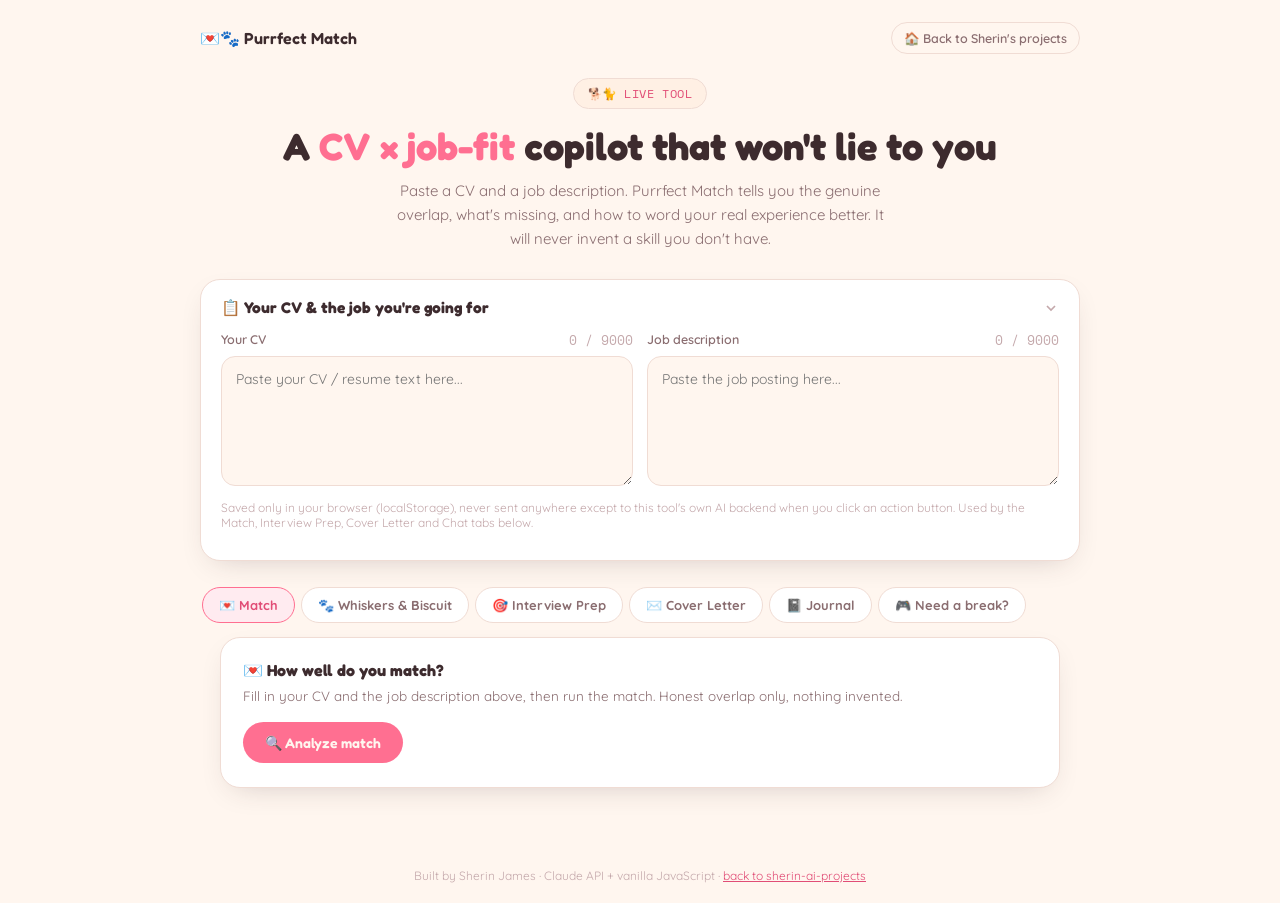
==== commit 8743e405: "Split purrfect-match into index.html, style.css, script.js Updated the title and modified the eyebro" ====
--- a/purrfect-match/index.html
+++ b/purrfect-match/index.html
@@ -3,174 +3,12 @@
 <head>
 <meta charset="utf-8">
 <meta name="viewport" content="width=device-width, initial-scale=1">
-<title>Purrfect Match · AI CV × Job Copilot</title>
+<title>Purrfect Match · CV × Job Copilot</title>
 <meta name="description" content="Purrfect Match: an honest CV-to-job-description matching copilot built by Sherin James, with an AI pep-talk companion, interview predictor, cover letter starter, job hunt journal, and two break-time games.">
 <link rel="preconnect" href="https://fonts.googleapis.com">
 <link rel="preconnect" href="https://fonts.gstatic.com" crossorigin>
 <link href="https://fonts.googleapis.com/css2?family=Fredoka:wght@500;600;700&family=Quicksand:wght@500;600;700&family=Space+Mono:wght@400;700&display=swap" rel="stylesheet">
-<style>
-  :root{
-    --bg:#fff6ef; --surface:#ffffff; --surface-soft:#fff0e4;
-    --ink:#3d2b2e; --ink-soft:#8a6d70; --ink-faint:#c4a8ab; --line:#f0dcd4;
-    --accent:#ff6f91; --accent-deep:#e14d76;
-    --accent-2:#3fb6cf; --accent-2-deep:#2a95ab;
-    --accent-3:#ffbc42; --accent-3-deep:#d99a1f;
-    --accent-4:#6fbf7a; --accent-4-deep:#4f9f5b;
-    --accent-5:#9b8cf2; --accent-5-deep:#7c6ce0;
-    --danger:#e2555a; --danger-deep:#c23e43;
-    --shadow: 0 10px 30px -14px rgba(61,43,46,0.25);
-  }
-  @media (prefers-color-scheme: dark){
-    :root:not([data-theme="light"]){
-      --bg:#241923; --surface:#2f2130; --surface-soft:#392a3c;
-      --ink:#fbecee; --ink-soft:#d9b7c0; --ink-faint:#8c6c76; --line:#4a3650;
-      --accent:#ff8aa8; --accent-deep:#ffa9bf; --accent-2:#5fd3e8; --accent-2-deep:#86e0f0;
-      --accent-3:#ffcf6b; --accent-3-deep:#ffdb8c; --accent-4:#8fd89a; --accent-4-deep:#a9e6b2;
-      --accent-5:#b3a4f7; --accent-5-deep:#c7bcf9; --danger:#ff8f8f; --danger-deep:#ffabab;
-      --shadow: 0 10px 30px -14px rgba(0,0,0,0.5);
-    }
-  }
-  :root[data-theme="dark"]{
-    --bg:#241923; --surface:#2f2130; --surface-soft:#392a3c;
-    --ink:#fbecee; --ink-soft:#d9b7c0; --ink-faint:#8c6c76; --line:#4a3650;
-    --accent:#ff8aa8; --accent-deep:#ffa9bf; --accent-2:#5fd3e8; --accent-2-deep:#86e0f0;
-    --accent-3:#ffcf6b; --accent-3-deep:#ffdb8c; --accent-4:#8fd89a; --accent-4-deep:#a9e6b2;
-    --accent-5:#b3a4f7; --accent-5-deep:#c7bcf9; --danger:#ff8f8f; --danger-deep:#ffabab;
-    --shadow: 0 10px 30px -14px rgba(0,0,0,0.5);
-  }
-  *{box-sizing:border-box;}
-  body{margin:0; background:var(--bg); color:var(--ink); font-family:'Quicksand',system-ui,sans-serif; overflow-x:hidden;}
-  h1,h2,h3,.display{font-family:'Fredoka',system-ui,sans-serif;}
-  button{font-family:inherit;}
-  a{color:var(--accent-deep);}
-  .wrap{max-width:920px; margin:0 auto; padding:0 20px;}
-
-  header.top{padding:22px 20px 10px; display:flex; align-items:center; justify-content:space-between; gap:12px; max-width:920px; margin:0 auto;}
-  .brand{display:flex; align-items:center; gap:8px; font-family:'Fredoka',sans-serif; font-weight:600; font-size:16px; text-decoration:none; color:var(--ink);}
-  .home-link{font-family:'Quicksand',sans-serif; font-weight:600; font-size:12.5px; color:var(--ink-soft); text-decoration:none; display:flex; align-items:center; gap:5px; padding:7px 12px; border-radius:999px; border:1px solid var(--line);}
-  .home-link:hover{border-color:var(--accent-2); color:var(--accent-2-deep);}
-
-  .hero{max-width:920px; margin:0 auto; padding:14px 20px 6px; text-align:center;}
-  .eyebrow{display:inline-flex; align-items:center; gap:6px; font-family:'Space Mono',monospace; font-size:11.5px; letter-spacing:.05em; text-transform:uppercase; background:var(--surface-soft); border:1px solid var(--line); color:var(--accent-deep); padding:6px 14px; border-radius:999px; margin-bottom:14px;}
-  .hero h1{font-size:clamp(26px,5vw,38px); margin:0 0 10px;}
-  .hero h1 span{color:var(--accent);}
-  .hero p{color:var(--ink-soft); font-size:15px; line-height:1.6; max-width:56ch; margin:0 auto;}
-
-  .details-card{background:var(--surface); border:1px solid var(--line); border-radius:20px; box-shadow:var(--shadow); padding:18px 20px; margin:22px 0;}
-  .details-head{display:flex; align-items:center; justify-content:space-between; gap:10px; cursor:pointer;}
-  .details-head h2{font-size:15.5px; margin:0; display:flex; align-items:center; gap:8px;}
-  .details-chevron{transition:transform .2s; color:var(--ink-faint);}
-  .details-card.collapsed .details-chevron{transform:rotate(-90deg);}
-  .details-body{margin-top:14px; display:grid; grid-template-columns:1fr 1fr; gap:14px;}
-  .details-card.collapsed .details-body{display:none;}
-  @media (max-width:640px){ .details-body{grid-template-columns:1fr;} }
-  .field label{display:flex; justify-content:space-between; font-size:12.5px; font-weight:600; color:var(--ink-soft); margin-bottom:6px;}
-  .field .count{font-family:'Space Mono',monospace; font-weight:400; color:var(--ink-faint);}
-  textarea{width:100%; resize:vertical; min-height:130px; border-radius:14px; border:1px solid var(--line); background:var(--bg); color:var(--ink); padding:12px 14px; font-family:'Quicksand',sans-serif; font-size:14px; line-height:1.55;}
-  textarea:focus{outline:2px solid var(--accent-2); outline-offset:1px;}
-  .details-note{font-size:12px; color:var(--ink-faint); margin-top:10px;}
-
-  nav.tabs{display:flex; gap:6px; overflow-x:auto; padding:4px 2px 14px; scrollbar-width:none; max-width:920px; margin:0 auto;}
-  nav.tabs::-webkit-scrollbar{display:none;}
-  .tab-btn{flex:0 0 auto; display:flex; align-items:center; gap:6px; font-family:'Quicksand',sans-serif; font-weight:700; font-size:13px; background:var(--surface); border:1px solid var(--line); color:var(--ink-soft); padding:9px 16px; border-radius:999px; cursor:pointer; white-space:nowrap;}
-  .tab-btn:hover{border-color:var(--accent-2); color:var(--accent-2-deep);}
-  .tab-btn.active{border-color:var(--accent); color:var(--accent-deep); background:color-mix(in srgb, var(--accent) 14%, var(--surface));}
-
-  main{max-width:920px; margin:0 auto; padding:0 20px 60px;}
-  .panel{display:none;}
-  .panel.active{display:block; animation:fadeIn .25s ease;}
-  @keyframes fadeIn{from{opacity:0; transform:translateY(4px);} to{opacity:1; transform:translateY(0);}}
-
-  .card{background:var(--surface); border:1px solid var(--line); border-radius:20px; box-shadow:var(--shadow); padding:22px 22px 24px;}
-  .card + .card{margin-top:16px;}
-  .card h3{font-size:16px; margin:0 0 6px; display:flex; align-items:center; gap:8px;}
-  .card p.lede{color:var(--ink-soft); font-size:13.5px; margin:0 0 16px; line-height:1.5;}
-
-  .btn{display:inline-flex; align-items:center; gap:8px; font-family:'Fredoka',sans-serif; font-weight:600; font-size:14px; border:none; border-radius:999px; padding:12px 22px; cursor:pointer; transition:transform .15s;}
-  .btn:active{transform:scale(.97);}
-  .btn:disabled{opacity:.55; cursor:progress;}
-  .btn-primary{background:var(--accent); color:#fff6ef;}
-  .btn-primary:hover:not(:disabled){background:var(--accent-deep);}
-  .btn-ghost{background:var(--surface-soft); color:var(--ink); border:1px solid var(--line);}
-  .btn-ghost:hover{border-color:var(--accent-2); color:var(--accent-2-deep);}
-  .btn-sm{padding:8px 14px; font-size:12.5px;}
-
-  .error-banner{background:color-mix(in srgb, var(--danger) 14%, var(--surface)); border:1px solid var(--danger); color:var(--danger-deep); border-radius:14px; padding:12px 16px; font-size:13.5px; margin-top:14px; display:none;}
-  .error-banner.show{display:block;}
-
-  .loading{display:none; align-items:center; gap:10px; color:var(--ink-soft); font-size:13.5px; margin-top:14px;}
-  .loading.show{display:flex;}
-  .spinner{width:16px; height:16px; border-radius:50%; border:2.5px solid var(--line); border-top-color:var(--accent); animation:spin .7s linear infinite;}
-  @keyframes spin{to{transform:rotate(360deg);}}
-
-  /* Match results */
-  .score-row{display:flex; align-items:center; gap:20px; flex-wrap:wrap; margin:18px 0;}
-  .score-ring{position:relative; width:96px; height:96px; flex:0 0 auto;}
-  .score-ring svg{transform:rotate(-90deg);}
-  .score-ring .track{fill:none; stroke:var(--line); stroke-width:9;}
-  .score-ring .fill{fill:none; stroke:var(--accent); stroke-width:9; stroke-linecap:round; transition:stroke-dasharray .8s ease;}
-  .score-ring .num{position:absolute; inset:0; display:flex; align-items:center; justify-content:center; font-family:'Space Mono',monospace; font-weight:700; font-size:22px;}
-  .score-summary{flex:1; min-width:200px; font-size:14px; line-height:1.6; color:var(--ink-soft);}
-  .pill-group h4{font-size:12.5px; text-transform:uppercase; letter-spacing:.04em; color:var(--ink-faint); margin:18px 0 8px; font-family:'Space Mono',monospace; font-weight:400;}
-  .pill-list{display:flex; flex-wrap:wrap; gap:8px;}
-  .pill{font-size:12.5px; font-weight:600; padding:6px 12px; border-radius:999px;}
-  .pill.good{background:color-mix(in srgb, var(--accent-4) 20%, var(--surface)); color:var(--accent-4-deep); border:1px solid color-mix(in srgb, var(--accent-4) 40%, var(--surface));}
-  .pill.gap{background:color-mix(in srgb, var(--accent-3) 22%, var(--surface)); color:var(--accent-3-deep); border:1px solid color-mix(in srgb, var(--accent-3) 45%, var(--surface));}
-  .suggestion{border:1px solid var(--line); border-radius:14px; padding:14px 16px; margin-top:10px; background:var(--surface-soft);}
-  .suggestion .lbl{font-family:'Space Mono',monospace; font-size:10.5px; text-transform:uppercase; letter-spacing:.05em; color:var(--ink-faint); margin-bottom:4px;}
-  .suggestion .orig{color:var(--ink-soft); font-size:13px; text-decoration:line-through; opacity:.75; margin-bottom:8px;}
-  .suggestion .rewrite{font-size:13.5px; font-weight:600;}
-
-  /* Chat */
-  .chat-window{height:360px; overflow-y:auto; border:1px solid var(--line); border-radius:16px; background:var(--surface-soft); padding:14px; display:flex; flex-direction:column; gap:10px;}
-  .msg{max-width:78%; padding:10px 14px; border-radius:16px; font-size:13.5px; line-height:1.5; white-space:pre-wrap;}
-  .msg.user{align-self:flex-end; background:var(--accent); color:#fff6ef; border-bottom-right-radius:4px;}
-  .msg.bot{align-self:flex-start; background:var(--surface); border:1px solid var(--line); border-bottom-left-radius:4px;}
-  .chat-input-row{display:flex; gap:8px; margin-top:12px;}
-  .chat-input-row input{flex:1; border-radius:999px; border:1px solid var(--line); background:var(--surface); color:var(--ink); padding:11px 16px; font-family:inherit; font-size:14px;}
-  .chat-input-row input:focus{outline:2px solid var(--accent-2);}
-
-  /* Interview questions */
-  .q-item{border:1px solid var(--line); border-radius:14px; padding:14px 16px; margin-top:10px; background:var(--surface-soft);}
-  .q-cat{display:inline-block; font-family:'Space Mono',monospace; font-size:10.5px; text-transform:uppercase; letter-spacing:.04em; padding:3px 9px; border-radius:999px; margin-bottom:8px; background:color-mix(in srgb, var(--accent-5) 22%, var(--surface)); color:var(--accent-5-deep);}
-  .q-text{font-size:14px; font-weight:600;}
-
-  /* Cover letter */
-  .letter-box{white-space:pre-wrap; font-size:14px; line-height:1.7; background:var(--surface-soft); border:1px solid var(--line); border-radius:14px; padding:18px 20px;}
-
-  /* Journal */
-  .journal-form{display:grid; grid-template-columns:1.3fr 1.3fr 1fr 1fr; gap:10px; margin-bottom:6px;}
-  @media (max-width:700px){ .journal-form{grid-template-columns:1fr 1fr;} }
-  .journal-form input, .journal-form select{width:100%; border-radius:12px; border:1px solid var(--line); background:var(--bg); color:var(--ink); padding:10px 12px; font-family:inherit; font-size:13.5px;}
-  .journal-form textarea{grid-column:1/-1; min-height:60px;}
-  .filter-row{display:flex; gap:8px; flex-wrap:wrap; margin:16px 0 4px;}
-  .filter-pill{font-size:12px; font-weight:700; padding:6px 13px; border-radius:999px; border:1px solid var(--line); background:var(--surface); color:var(--ink-soft); cursor:pointer;}
-  .filter-pill.active{border-color:var(--accent-2); color:var(--accent-2-deep); background:color-mix(in srgb, var(--accent-2) 14%, var(--surface));}
-  .entry{border:1px solid var(--line); border-radius:14px; padding:14px 16px; margin-top:10px; background:var(--surface-soft); display:flex; justify-content:space-between; gap:12px; align-items:flex-start;}
-  .entry-main .role{font-weight:700; font-size:14.5px;}
-  .entry-main .co{color:var(--ink-soft); font-size:13px;}
-  .entry-main .notes{font-size:12.5px; color:var(--ink-soft); margin-top:6px;}
-  .status-badge{font-family:'Space Mono',monospace; font-size:10.5px; text-transform:uppercase; padding:4px 10px; border-radius:999px; white-space:nowrap;}
-  .status-Applied{background:color-mix(in srgb, var(--accent-2) 20%, var(--surface)); color:var(--accent-2-deep);}
-  .status-Interviewing{background:color-mix(in srgb, var(--accent-3) 22%, var(--surface)); color:var(--accent-3-deep);}
-  .status-Offer{background:color-mix(in srgb, var(--accent-4) 22%, var(--surface)); color:var(--accent-4-deep);}
-  .status-Rejected, .status-Ghosted{background:color-mix(in srgb, var(--danger) 16%, var(--surface)); color:var(--danger-deep);}
-  .entry-meta{display:flex; flex-direction:column; align-items:flex-end; gap:8px;}
-  .entry-date{font-size:11px; color:var(--ink-faint); font-family:'Space Mono',monospace;}
-  .del-btn{background:none; border:none; color:var(--ink-faint); cursor:pointer; font-size:16px; line-height:1;}
-  .del-btn:hover{color:var(--danger-deep);}
-  .empty-note{color:var(--ink-faint); font-size:13.5px; text-align:center; padding:20px 0;}
-
-  /* Games */
-  .game-tabs{display:flex; gap:8px; margin-bottom:14px;}
-  .game-panel{display:none;}
-  .game-panel.active{display:block;}
-  canvas{background:var(--surface-soft); border:1px solid var(--line); border-radius:16px; display:block; margin:0 auto; max-width:100%; touch-action:none;}
-  .game-hud{display:flex; justify-content:space-between; align-items:center; margin-bottom:10px; font-family:'Space Mono',monospace; font-size:13px; color:var(--ink-soft);}
-  .game-controls{display:flex; justify-content:center; gap:10px; margin-top:14px;}
-
-  footer{text-align:center; padding:20px; color:var(--ink-faint); font-size:12px;}
-</style>
+<link rel="stylesheet" href="style.css">
 </head>
 <body>
 
@@ -180,7 +18,7 @@
 </header>
 
 <div class="hero">
-  <span class="eyebrow">🐕🐈 live ai tool</span>
+  <span class="eyebrow">🐕🐈 live tool</span>
   <h1>A <span>CV × job-fit</span> copilot that won't lie to you</h1>
   <p>Paste a CV and a job description. Purrfect Match tells you the genuine overlap, what's missing, and how to word your real experience better. It will never invent a skill you don't have.</p>
 </div>
@@ -330,453 +168,6 @@
 
 <footer>Built by Sherin James · Claude API + vanilla JavaScript · <a href="../">back to sherin-ai-projects</a></footer>
 
-<script>
-(function(){
-  // ---------------- config ----------------
-  // Set this to your deployed Cloudflare Worker URL (see backend/README.md).
-  var BACKEND_URL = 'PASTE_YOUR_WORKER_URL_HERE';
-  var BACKEND_READY = BACKEND_URL.indexOf('http') === 0;
-
-  function escapeHtml(s){
-    return String(s).replace(/[&<>"']/g, function(c){
-      return {'&':'&amp;','<':'&lt;','>':'&gt;','"':'&quot;',"'":'&#39;'}[c];
-    });
-  }
-
-  async function callApi(path, body){
-    if (!BACKEND_READY){
-      throw new Error("This demo's AI backend isn't connected yet. Sherin's still wiring it up. Check back soon!");
-    }
-    var res;
-    try {
-      res = await fetch(BACKEND_URL + path, {
-        method: 'POST',
-        headers: {'content-type': 'application/json'},
-        body: JSON.stringify(body)
-      });
-    } catch (e) {
-      throw new Error('Could not reach the AI backend. Check your connection and try again.');
-    }
-    var data;
-    try { data = await res.json(); } catch(e){ data = null; }
-    if (!res.ok){
-      throw new Error((data && data.error) || ('Request failed (' + res.status + ')'));
-    }
-    return data;
-  }
-
-  // ---------------- tabs ----------------
-  var tabNav = document.getElementById('tabNav');
-  tabNav.addEventListener('click', function(e){
-    var btn = e.target.closest('.tab-btn');
-    if (!btn) return;
-    tabNav.querySelectorAll('.tab-btn').forEach(function(b){ b.classList.remove('active'); });
-    btn.classList.add('active');
-    document.querySelectorAll('main .panel').forEach(function(p){ p.classList.remove('active'); });
-    document.getElementById('panel-' + btn.dataset.tab).classList.add('active');
-  });
-
-  document.getElementById('detailsToggle').addEventListener('click', function(){
-    document.getElementById('detailsCard').classList.toggle('collapsed');
-  });
-
-  // ---------------- shared CV/job state ----------------
-  var cvInput = document.getElementById('cvInput');
-  var jobInput = document.getElementById('jobInput');
-  var cvCount = document.getElementById('cvCount');
-  var jobCount = document.getElementById('jobCount');
-
-  function loadSaved(key, el){
-    try { el.value = localStorage.getItem(key) || ''; } catch(e){}
-  }
-  function saveField(key, el, countEl){
-    try { localStorage.setItem(key, el.value); } catch(e){}
-    countEl.textContent = el.value.length + ' / 9000';
-  }
-  loadSaved('pm_cv', cvInput);
-  loadSaved('pm_job', jobInput);
-  cvCount.textContent = cvInput.value.length + ' / 9000';
-  jobCount.textContent = jobInput.value.length + ' / 9000';
-  cvInput.addEventListener('input', function(){ saveField('pm_cv', cvInput, cvCount); });
-  jobInput.addEventListener('input', function(){ saveField('pm_job', jobInput, jobCount); });
-
-  function showError(el, msg){ el.textContent = '⚠️ ' + msg; el.classList.add('show'); }
-  function hideError(el){ el.classList.remove('show'); el.textContent=''; }
-
-  // ---------------- MATCH ----------------
-  var analyzeBtn = document.getElementById('analyzeBtn');
-  var analyzeLoading = document.getElementById('analyzeLoading');
-  var analyzeError = document.getElementById('analyzeError');
-  var analyzeResult = document.getElementById('analyzeResult');
-
-  analyzeBtn.addEventListener('click', async function(){
-    hideError(analyzeError);
-    analyzeResult.innerHTML = '';
-    if (!cvInput.value.trim() || !jobInput.value.trim()){
-      showError(analyzeError, 'Add both your CV and a job description above first.');
-      return;
-    }
-    analyzeBtn.disabled = true; analyzeLoading.classList.add('show');
-    try {
-      var data = await callApi('/purrfect-match/analyze', { cv: cvInput.value, job: jobInput.value });
-      renderMatch(data);
-    } catch (e) {
-      showError(analyzeError, e.message);
-    } finally {
-      analyzeBtn.disabled = false; analyzeLoading.classList.remove('show');
-    }
-  });
-
-  function renderMatch(data){
-    var score = Math.max(0, Math.min(100, Math.round(data.matchScore || 0)));
-    var circumference = 2 * Math.PI * 40;
-    var dash = (score/100) * circumference;
-    var good = (data.overlappingSkills || []).map(function(s){ return '<span class="pill good">✓ ' + escapeHtml(s) + '</span>'; }).join('');
-    var gap = (data.missingSkills || []).map(function(s){ return '<span class="pill gap">△ ' + escapeHtml(s) + '</span>'; }).join('');
-    var suggestions = (data.suggestions || []).map(function(s){
-      return '<div class="suggestion"><div class="lbl">Suggested rewrite</div>' +
-        '<div class="orig">' + escapeHtml(s.original || '') + '</div>' +
-        '<div class="rewrite">→ ' + escapeHtml(s.rewritten || '') + '</div></div>';
-    }).join('');
-
-    analyzeResult.innerHTML =
-      '<div class="score-row">' +
-        '<div class="score-ring"><svg width="96" height="96" viewBox="0 0 96 96">' +
-          '<circle class="track" cx="48" cy="48" r="40"></circle>' +
-          '<circle class="fill" cx="48" cy="48" r="40" stroke-dasharray="' + dash.toFixed(1) + ' ' + circumference.toFixed(1) + '"></circle>' +
-        '</svg><div class="num">' + score + '</div></div>' +
-        '<div class="score-summary">' + escapeHtml(data.summary || '') + '</div>' +
-      '</div>' +
-      (good ? '<div class="pill-group"><h4>What genuinely overlaps</h4><div class="pill-list">' + good + '</div></div>' : '') +
-      (gap ? '<div class="pill-group"><h4>What\'s missing</h4><div class="pill-list">' + gap + '</div></div>' : '') +
-      (suggestions ? '<div class="pill-group"><h4>Wording suggestions</h4>' + suggestions + '</div>' : '');
-  }
-
-  // ---------------- CHAT ----------------
-  var chatWindow = document.getElementById('chatWindow');
-  var chatInput = document.getElementById('chatInput');
-  var chatSend = document.getElementById('chatSend');
-  var chatError = document.getElementById('chatError');
-  var chatHistory = [];
-
-  function addMsg(role, text){
-    var div = document.createElement('div');
-    div.className = 'msg ' + (role === 'user' ? 'user' : 'bot');
-    div.textContent = text;
-    chatWindow.appendChild(div);
-    chatWindow.scrollTop = chatWindow.scrollHeight;
-  }
-
-  async function sendChat(){
-    var text = chatInput.value.trim();
-    if (!text) return;
-    hideError(chatError);
-    addMsg('user', text);
-    chatHistory.push({ role: 'user', content: text });
-    chatInput.value = '';
-    chatSend.disabled = true;
-    var typingDiv = document.createElement('div');
-    typingDiv.className = 'msg bot';
-    typingDiv.textContent = '...';
-    chatWindow.appendChild(typingDiv);
-    chatWindow.scrollTop = chatWindow.scrollHeight;
-    try {
-      var data = await callApi('/purrfect-match/chat', {
-        message: text, history: chatHistory.slice(0, -1),
-        cv: cvInput.value, job: jobInput.value
-      });
-      typingDiv.textContent = data.reply || '...';
-      chatHistory.push({ role: 'assistant', content: data.reply || '' });
-    } catch (e) {
-      typingDiv.remove();
-      showError(chatError, e.message);
-    } finally {
-      chatSend.disabled = false;
-    }
-  }
-  chatSend.addEventListener('click', sendChat);
-  chatInput.addEventListener('keydown', function(e){ if (e.key === 'Enter') sendChat(); });
-
-  // ---------------- INTERVIEW ----------------
-  var interviewBtn = document.getElementById('interviewBtn');
-  var interviewLoading = document.getElementById('interviewLoading');
-  var interviewError = document.getElementById('interviewError');
-  var interviewResult = document.getElementById('interviewResult');
-
-  interviewBtn.addEventListener('click', async function(){
-    hideError(interviewError);
-    interviewResult.innerHTML = '';
-    if (!jobInput.value.trim()){
-      showError(interviewError, 'Add a job description above first.');
-      return;
-    }
-    interviewBtn.disabled = true; interviewLoading.classList.add('show');
-    try {
-      var data = await callApi('/purrfect-match/interview-questions', { job: jobInput.value, cv: cvInput.value });
-      interviewResult.innerHTML = (data.questions || []).map(function(q){
-        return '<div class="q-item"><span class="q-cat">' + escapeHtml(q.category || '') + '</span>' +
-          '<div class="q-text">' + escapeHtml(q.question || '') + '</div></div>';
-      }).join('');
-    } catch (e) {
-      showError(interviewError, e.message);
-    } finally {
-      interviewBtn.disabled = false; interviewLoading.classList.remove('show');
-    }
-  });
-
-  // ---------------- COVER LETTER ----------------
-  var coverBtn = document.getElementById('coverBtn');
-  var coverLoading = document.getElementById('coverLoading');
-  var coverError = document.getElementById('coverError');
-  var coverResult = document.getElementById('coverResult');
-
-  coverBtn.addEventListener('click', async function(){
-    hideError(coverError);
-    coverResult.innerHTML = '';
-    if (!cvInput.value.trim() || !jobInput.value.trim()){
-      showError(coverError, 'Add both your CV and a job description above first.');
-      return;
-    }
-    coverBtn.disabled = true; coverLoading.classList.add('show');
-    try {
-      var data = await callApi('/purrfect-match/cover-letter', { cv: cvInput.value, job: jobInput.value });
-      var letter = data.letter || '';
-      coverResult.innerHTML = '<div class="letter-box" id="letterBox"></div>' +
-        '<button class="btn btn-ghost btn-sm" id="copyLetter" style="margin-top:12px;">📋 Copy to clipboard</button>';
-      document.getElementById('letterBox').textContent = letter;
-      document.getElementById('copyLetter').addEventListener('click', function(){
-        navigator.clipboard.writeText(letter).then(function(){
-          var b = document.getElementById('copyLetter');
-          var old = b.textContent; b.textContent = '✅ Copied!';
-          setTimeout(function(){ b.textContent = old; }, 1500);
-        });
-      });
-    } catch (e) {
-      showError(coverError, e.message);
-    } finally {
-      coverBtn.disabled = false; coverLoading.classList.remove('show');
-    }
-  });
-
-  // ---------------- JOURNAL (localStorage only) ----------------
-  var journalList = document.getElementById('journalList');
-  var jFilters = document.getElementById('jFilters');
-  var activeFilter = 'all';
-
-  function getEntries(){
-    try { return JSON.parse(localStorage.getItem('pm_journal') || '[]'); } catch(e){ return []; }
-  }
-  function saveEntries(list){
-    try { localStorage.setItem('pm_journal', JSON.stringify(list)); } catch(e){}
-  }
-  function renderJournal(){
-    var entries = getEntries().sort(function(a,b){ return (b.date||'').localeCompare(a.date||''); });
-    if (activeFilter !== 'all') entries = entries.filter(function(e){ return e.status === activeFilter; });
-    if (!entries.length){
-      journalList.innerHTML = '<p class="empty-note">No entries yet' + (activeFilter !== 'all' ? ' for "' + activeFilter + '"' : '') + '. Add your first application above!</p>';
-      return;
-    }
-    journalList.innerHTML = entries.map(function(e){
-      return '<div class="entry" data-id="' + e.id + '">' +
-        '<div class="entry-main">' +
-          '<div class="role">' + escapeHtml(e.role || '(role)') + '</div>' +
-          '<div class="co">' + escapeHtml(e.company || '(company)') + '</div>' +
-          (e.notes ? '<div class="notes">' + escapeHtml(e.notes) + '</div>' : '') +
-        '</div>' +
-        '<div class="entry-meta">' +
-          '<span class="status-badge status-' + e.status + '">' + e.status + '</span>' +
-          '<span class="entry-date">' + (e.date || '') + '</span>' +
-          '<button class="del-btn" data-del="' + e.id + '" title="Delete">🗑</button>' +
-        '</div>' +
-      '</div>';
-    }).join('');
-  }
-  jFilters.addEventListener('click', function(e){
-    var btn = e.target.closest('.filter-pill');
-    if (!btn) return;
-    jFilters.querySelectorAll('.filter-pill').forEach(function(b){ b.classList.remove('active'); });
-    btn.classList.add('active');
-    activeFilter = btn.dataset.status;
-    renderJournal();
-  });
-  journalList.addEventListener('click', function(e){
-    var btn = e.target.closest('[data-del]');
-    if (!btn) return;
-    var id = btn.dataset.del;
-    saveEntries(getEntries().filter(function(en){ return String(en.id) !== String(id); }));
-    renderJournal();
-  });
-  document.getElementById('jAdd').addEventListener('click', function(){
-    var company = document.getElementById('jCompany').value.trim();
-    var role = document.getElementById('jRole').value.trim();
-    var status = document.getElementById('jStatus').value;
-    var date = document.getElementById('jDate').value || new Date().toISOString().slice(0,10);
-    var notes = document.getElementById('jNotes').value.trim();
-    if (!company && !role) return;
-    var entries = getEntries();
-    entries.push({ id: Date.now(), company: company, role: role, status: status, date: date, notes: notes });
-    saveEntries(entries);
-    document.getElementById('jCompany').value = '';
-    document.getElementById('jRole').value = '';
-    document.getElementById('jNotes').value = '';
-    document.getElementById('jDate').value = '';
-    renderJournal();
-  });
-  renderJournal();
-
-  // ---------------- GAMES: tab switching ----------------
-  document.querySelector('.game-tabs').addEventListener('click', function(e){
-    var btn = e.target.closest('.tab-btn');
-    if (!btn) return;
-    this.querySelectorAll('.tab-btn').forEach(function(b){ b.classList.remove('active'); });
-    btn.classList.add('active');
-    document.querySelectorAll('.game-panel').forEach(function(p){ p.classList.remove('active'); });
-    document.getElementById('game-' + btn.dataset.game).classList.add('active');
-  });
-
-  // ---------------- SNAKE ----------------
-  (function(){
-    var canvas = document.getElementById('snakeCanvas');
-    var ctx = canvas.getContext('2d');
-    var grid = 18, cols = canvas.width/grid, rows = canvas.height/grid;
-    var snake, dir, nextDir, food, score, loopId, running;
-    var scoreEl = document.getElementById('snakeScore');
-    var statusEl = document.getElementById('snakeStatus');
-
-    function reset(){
-      snake = [{x:8,y:9},{x:7,y:9},{x:6,y:9}];
-      dir = {x:1,y:0}; nextDir = {x:1,y:0};
-      score = 0; scoreEl.textContent = 0;
-      placeFood();
-      running = true; statusEl.textContent = 'Go!';
-    }
-    function placeFood(){
-      food = { x: Math.floor(Math.random()*cols), y: Math.floor(Math.random()*rows) };
-    }
-    function tick(){
-      if (!running) return;
-      dir = nextDir;
-      var head = { x: snake[0].x + dir.x, y: snake[0].y + dir.y };
-      if (head.x < 0 || head.y < 0 || head.x >= cols || head.y >= rows || snake.some(function(s){return s.x===head.x && s.y===head.y;})){
-        running = false; statusEl.textContent = 'Game over, press Start to retry';
-        return;
-      }
-      snake.unshift(head);
-      if (head.x === food.x && head.y === food.y){
-        score++; scoreEl.textContent = score; placeFood();
-      } else {
-        snake.pop();
-      }
-      draw();
-    }
-    function draw(){
-      var css = getComputedStyle(document.documentElement);
-      ctx.fillStyle = css.getPropertyValue('--surface-soft').trim() || '#fff0e4';
-      ctx.fillRect(0,0,canvas.width,canvas.height);
-      ctx.fillStyle = css.getPropertyValue('--accent-3').trim() || '#ffbc42';
-      ctx.beginPath(); ctx.arc(food.x*grid+grid/2, food.y*grid+grid/2, grid/2.4, 0, Math.PI*2); ctx.fill();
-      snake.forEach(function(s, i){
-        ctx.fillStyle = i === 0 ? (css.getPropertyValue('--accent-deep').trim() || '#e14d76') : (css.getPropertyValue('--accent').trim() || '#ff6f91');
-        ctx.beginPath();
-        ctx.roundRect ? ctx.roundRect(s.x*grid+1, s.y*grid+1, grid-2, grid-2, 5) : ctx.rect(s.x*grid+1, s.y*grid+1, grid-2, grid-2);
-        ctx.fill();
-      });
-    }
-    function setDir(x,y){ if (dir.x === -x && dir.y === -y) return; nextDir = {x:x,y:y}; }
-    document.addEventListener('keydown', function(e){
-      if (!document.getElementById('game-snake').classList.contains('active')) return;
-      if (e.key === 'ArrowUp') setDir(0,-1);
-      else if (e.key === 'ArrowDown') setDir(0,1);
-      else if (e.key === 'ArrowLeft') setDir(-1,0);
-      else if (e.key === 'ArrowRight') setDir(1,0);
-      else return;
-      e.preventDefault();
-    });
-    var touchStartX, touchStartY;
-    canvas.addEventListener('touchstart', function(e){ var t=e.touches[0]; touchStartX=t.clientX; touchStartY=t.clientY; }, {passive:true});
-    canvas.addEventListener('touchend', function(e){
-      var t = e.changedTouches[0];
-      var dx = t.clientX - touchStartX, dy = t.clientY - touchStartY;
-      if (Math.abs(dx) > Math.abs(dy)) setDir(dx>0?1:-1, 0); else setDir(0, dy>0?1:-1);
-    }, {passive:true});
-    document.getElementById('snakeStart').addEventListener('click', function(){
-      clearInterval(loopId);
-      reset(); draw();
-      loopId = setInterval(tick, 110);
-    });
-    reset(); draw(); running = false; statusEl.textContent = 'Press Start';
-  })();
-
-  // ---------------- FLAPPY CAT ----------------
-  (function(){
-    var canvas = document.getElementById('flappyCanvas');
-    var ctx = canvas.getContext('2d');
-    var W = canvas.width, H = canvas.height;
-    var cat, pipes, score, running, loopId, gravity = 0.45, flap = -7.5;
-    var scoreEl = document.getElementById('flappyScore');
-    var statusEl = document.getElementById('flappyStatus');
-
-    function reset(){
-      cat = { x: 70, y: H/2, vy: 0, r: 13 };
-      pipes = [ makePipe(W + 40) ];
-      score = 0; scoreEl.textContent = 0;
-      running = true; statusEl.textContent = 'Go!';
-    }
-    function makePipe(x){
-      var gap = 120;
-      var top = 40 + Math.random() * (H - gap - 80);
-      return { x: x, top: top, gap: gap, passed: false };
-    }
-    function step(){
-      if (!running) return;
-      cat.vy += gravity; cat.y += cat.vy;
-      pipes.forEach(function(p){ p.x -= 2.6; });
-      if (pipes[pipes.length-1].x < W - 190) pipes.push(makePipe(W + 20));
-      pipes = pipes.filter(function(p){ return p.x > -60; });
-
-      pipes.forEach(function(p){
-        if (!p.passed && p.x + 26 < cat.x){ p.passed = true; score++; scoreEl.textContent = score; }
-        var hitX = cat.x + cat.r > p.x && cat.x - cat.r < p.x + 26;
-        var hitY = cat.y - cat.r < p.top || cat.y + cat.r > p.top + p.gap;
-        if (hitX && hitY) running = false;
-      });
-      if (cat.y + cat.r > H || cat.y - cat.r < 0) running = false;
-      if (!running) statusEl.textContent = 'Game over, press Start to retry';
-      draw();
-    }
-    function draw(){
-      var css = getComputedStyle(document.documentElement);
-      ctx.fillStyle = css.getPropertyValue('--surface-soft').trim() || '#fff0e4';
-      ctx.fillRect(0,0,W,H);
-      ctx.fillStyle = css.getPropertyValue('--accent-4').trim() || '#6fbf7a';
-      pipes.forEach(function(p){
-        ctx.fillRect(p.x, 0, 26, p.top);
-        ctx.fillRect(p.x, p.top + p.gap, 26, H - p.top - p.gap);
-      });
-      ctx.font = (cat.r*2.1) + 'px serif';
-      ctx.textAlign = 'center'; ctx.textBaseline = 'middle';
-      ctx.save();
-      ctx.translate(cat.x, cat.y);
-      ctx.rotate(Math.max(-0.5, Math.min(0.9, cat.vy/10)));
-      ctx.fillText('🐈', 0, 2);
-      ctx.restore();
-    }
-    function doFlap(){
-      if (!running){ reset(); }
-      cat.vy = flap;
-    }
-    canvas.addEventListener('mousedown', doFlap);
-    canvas.addEventListener('touchstart', function(e){ e.preventDefault(); doFlap(); }, {passive:false});
-    document.addEventListener('keydown', function(e){
-      if (!document.getElementById('game-flappy').classList.contains('active')) return;
-      if (e.key === ' '){ e.preventDefault(); doFlap(); }
-    });
-    document.getElementById('flappyStart').addEventListener('click', doFlap);
-    reset(); draw(); running = false; statusEl.textContent = 'Press Start / Flap';
-    loopId = setInterval(step, 1000/60);
-  })();
-
-})();
-</script>
+<script src="script.js"></script>
 </body>
 </html>
--- a/purrfect-match/style.css
+++ b/purrfect-match/style.css
@@ -0,0 +1,161 @@
+:root{
+  --bg:#fff6ef; --surface:#ffffff; --surface-soft:#fff0e4;
+  --ink:#3d2b2e; --ink-soft:#8a6d70; --ink-faint:#c4a8ab; --line:#f0dcd4;
+  --accent:#ff6f91; --accent-deep:#e14d76;
+  --accent-2:#3fb6cf; --accent-2-deep:#2a95ab;
+  --accent-3:#ffbc42; --accent-3-deep:#d99a1f;
+  --accent-4:#6fbf7a; --accent-4-deep:#4f9f5b;
+  --accent-5:#9b8cf2; --accent-5-deep:#7c6ce0;
+  --danger:#e2555a; --danger-deep:#c23e43;
+  --shadow: 0 10px 30px -14px rgba(61,43,46,0.25);
+}
+@media (prefers-color-scheme: dark){
+  :root:not([data-theme="light"]){
+    --bg:#241923; --surface:#2f2130; --surface-soft:#392a3c;
+    --ink:#fbecee; --ink-soft:#d9b7c0; --ink-faint:#8c6c76; --line:#4a3650;
+    --accent:#ff8aa8; --accent-deep:#ffa9bf; --accent-2:#5fd3e8; --accent-2-deep:#86e0f0;
+    --accent-3:#ffcf6b; --accent-3-deep:#ffdb8c; --accent-4:#8fd89a; --accent-4-deep:#a9e6b2;
+    --accent-5:#b3a4f7; --accent-5-deep:#c7bcf9; --danger:#ff8f8f; --danger-deep:#ffabab;
+    --shadow: 0 10px 30px -14px rgba(0,0,0,0.5);
+  }
+}
+:root[data-theme="dark"]{
+  --bg:#241923; --surface:#2f2130; --surface-soft:#392a3c;
+  --ink:#fbecee; --ink-soft:#d9b7c0; --ink-faint:#8c6c76; --line:#4a3650;
+  --accent:#ff8aa8; --accent-deep:#ffa9bf; --accent-2:#5fd3e8; --accent-2-deep:#86e0f0;
+  --accent-3:#ffcf6b; --accent-3-deep:#ffdb8c; --accent-4:#8fd89a; --accent-4-deep:#a9e6b2;
+  --accent-5:#b3a4f7; --accent-5-deep:#c7bcf9; --danger:#ff8f8f; --danger-deep:#ffabab;
+  --shadow: 0 10px 30px -14px rgba(0,0,0,0.5);
+}
+*{box-sizing:border-box;}
+body{margin:0; background:var(--bg); color:var(--ink); font-family:'Quicksand',system-ui,sans-serif; overflow-x:hidden;}
+h1,h2,h3,.display{font-family:'Fredoka',system-ui,sans-serif;}
+button{font-family:inherit;}
+a{color:var(--accent-deep);}
+.wrap{max-width:920px; margin:0 auto; padding:0 20px;}
+
+header.top{padding:22px 20px 10px; display:flex; align-items:center; justify-content:space-between; gap:12px; max-width:920px; margin:0 auto;}
+.brand{display:flex; align-items:center; gap:8px; font-family:'Fredoka',sans-serif; font-weight:600; font-size:16px; text-decoration:none; color:var(--ink);}
+.home-link{font-family:'Quicksand',sans-serif; font-weight:600; font-size:12.5px; color:var(--ink-soft); text-decoration:none; display:flex; align-items:center; gap:5px; padding:7px 12px; border-radius:999px; border:1px solid var(--line);}
+.home-link:hover{border-color:var(--accent-2); color:var(--accent-2-deep);}
+
+.hero{max-width:920px; margin:0 auto; padding:14px 20px 6px; text-align:center;}
+.eyebrow{display:inline-flex; align-items:center; gap:6px; font-family:'Space Mono',monospace; font-size:11.5px; letter-spacing:.05em; text-transform:uppercase; background:var(--surface-soft); border:1px solid var(--line); color:var(--accent-deep); padding:6px 14px; border-radius:999px; margin-bottom:14px;}
+.hero h1{font-size:clamp(26px,5vw,38px); margin:0 0 10px;}
+.hero h1 span{color:var(--accent);}
+.hero p{color:var(--ink-soft); font-size:15px; line-height:1.6; max-width:56ch; margin:0 auto;}
+
+.details-card{background:var(--surface); border:1px solid var(--line); border-radius:20px; box-shadow:var(--shadow); padding:18px 20px; margin:22px 0;}
+.details-head{display:flex; align-items:center; justify-content:space-between; gap:10px; cursor:pointer;}
+.details-head h2{font-size:15.5px; margin:0; display:flex; align-items:center; gap:8px;}
+.details-chevron{transition:transform .2s; color:var(--ink-faint);}
+.details-card.collapsed .details-chevron{transform:rotate(-90deg);}
+.details-body{margin-top:14px; display:grid; grid-template-columns:1fr 1fr; gap:14px;}
+.details-card.collapsed .details-body{display:none;}
+@media (max-width:640px){ .details-body{grid-template-columns:1fr;} }
+.field label{display:flex; justify-content:space-between; font-size:12.5px; font-weight:600; color:var(--ink-soft); margin-bottom:6px;}
+.field .count{font-family:'Space Mono',monospace; font-weight:400; color:var(--ink-faint);}
+textarea{width:100%; resize:vertical; min-height:130px; border-radius:14px; border:1px solid var(--line); background:var(--bg); color:var(--ink); padding:12px 14px; font-family:'Quicksand',sans-serif; font-size:14px; line-height:1.55;}
+textarea:focus{outline:2px solid var(--accent-2); outline-offset:1px;}
+.details-note{font-size:12px; color:var(--ink-faint); margin-top:10px;}
+
+nav.tabs{display:flex; gap:6px; overflow-x:auto; padding:4px 2px 14px; scrollbar-width:none; max-width:920px; margin:0 auto;}
+nav.tabs::-webkit-scrollbar{display:none;}
+.tab-btn{flex:0 0 auto; display:flex; align-items:center; gap:6px; font-family:'Quicksand',sans-serif; font-weight:700; font-size:13px; background:var(--surface); border:1px solid var(--line); color:var(--ink-soft); padding:9px 16px; border-radius:999px; cursor:pointer; white-space:nowrap;}
+.tab-btn:hover{border-color:var(--accent-2); color:var(--accent-2-deep);}
+.tab-btn.active{border-color:var(--accent); color:var(--accent-deep); background:color-mix(in srgb, var(--accent) 14%, var(--surface));}
+
+main{max-width:920px; margin:0 auto; padding:0 20px 60px;}
+.panel{display:none;}
+.panel.active{display:block; animation:fadeIn .25s ease;}
+@keyframes fadeIn{from{opacity:0; transform:translateY(4px);} to{opacity:1; transform:translateY(0);}}
+
+.card{background:var(--surface); border:1px solid var(--line); border-radius:20px; box-shadow:var(--shadow); padding:22px 22px 24px;}
+.card + .card{margin-top:16px;}
+.card h3{font-size:16px; margin:0 0 6px; display:flex; align-items:center; gap:8px;}
+.card p.lede{color:var(--ink-soft); font-size:13.5px; margin:0 0 16px; line-height:1.5;}
+
+.btn{display:inline-flex; align-items:center; gap:8px; font-family:'Fredoka',sans-serif; font-weight:600; font-size:14px; border:none; border-radius:999px; padding:12px 22px; cursor:pointer; transition:transform .15s;}
+.btn:active{transform:scale(.97);}
+.btn:disabled{opacity:.55; cursor:progress;}
+.btn-primary{background:var(--accent); color:#fff6ef;}
+.btn-primary:hover:not(:disabled){background:var(--accent-deep);}
+.btn-ghost{background:var(--surface-soft); color:var(--ink); border:1px solid var(--line);}
+.btn-ghost:hover{border-color:var(--accent-2); color:var(--accent-2-deep);}
+.btn-sm{padding:8px 14px; font-size:12.5px;}
+
+.error-banner{background:color-mix(in srgb, var(--danger) 14%, var(--surface)); border:1px solid var(--danger); color:var(--danger-deep); border-radius:14px; padding:12px 16px; font-size:13.5px; margin-top:14px; display:none;}
+.error-banner.show{display:block;}
+
+.loading{display:none; align-items:center; gap:10px; color:var(--ink-soft); font-size:13.5px; margin-top:14px;}
+.loading.show{display:flex;}
+.spinner{width:16px; height:16px; border-radius:50%; border:2.5px solid var(--line); border-top-color:var(--accent); animation:spin .7s linear infinite;}
+@keyframes spin{to{transform:rotate(360deg);}}
+
+/* Match results */
+.score-row{display:flex; align-items:center; gap:20px; flex-wrap:wrap; margin:18px 0;}
+.score-ring{position:relative; width:96px; height:96px; flex:0 0 auto;}
+.score-ring svg{transform:rotate(-90deg);}
+.score-ring .track{fill:none; stroke:var(--line); stroke-width:9;}
+.score-ring .fill{fill:none; stroke:var(--accent); stroke-width:9; stroke-linecap:round; transition:stroke-dasharray .8s ease;}
+.score-ring .num{position:absolute; inset:0; display:flex; align-items:center; justify-content:center; font-family:'Space Mono',monospace; font-weight:700; font-size:22px;}
+.score-summary{flex:1; min-width:200px; font-size:14px; line-height:1.6; color:var(--ink-soft);}
+.pill-group h4{font-size:12.5px; text-transform:uppercase; letter-spacing:.04em; color:var(--ink-faint); margin:18px 0 8px; font-family:'Space Mono',monospace; font-weight:400;}
+.pill-list{display:flex; flex-wrap:wrap; gap:8px;}
+.pill{font-size:12.5px; font-weight:600; padding:6px 12px; border-radius:999px;}
+.pill.good{background:color-mix(in srgb, var(--accent-4) 20%, var(--surface)); color:var(--accent-4-deep); border:1px solid color-mix(in srgb, var(--accent-4) 40%, var(--surface));}
+.pill.gap{background:color-mix(in srgb, var(--accent-3) 22%, var(--surface)); color:var(--accent-3-deep); border:1px solid color-mix(in srgb, var(--accent-3) 45%, var(--surface));}
+.suggestion{border:1px solid var(--line); border-radius:14px; padding:14px 16px; margin-top:10px; background:var(--surface-soft);}
+.suggestion .lbl{font-family:'Space Mono',monospace; font-size:10.5px; text-transform:uppercase; letter-spacing:.05em; color:var(--ink-faint); margin-bottom:4px;}
+.suggestion .orig{color:var(--ink-soft); font-size:13px; text-decoration:line-through; opacity:.75; margin-bottom:8px;}
+.suggestion .rewrite{font-size:13.5px; font-weight:600;}
+
+/* Chat */
+.chat-window{height:360px; overflow-y:auto; border:1px solid var(--line); border-radius:16px; background:var(--surface-soft); padding:14px; display:flex; flex-direction:column; gap:10px;}
+.msg{max-width:78%; padding:10px 14px; border-radius:16px; font-size:13.5px; line-height:1.5; white-space:pre-wrap;}
+.msg.user{align-self:flex-end; background:var(--accent); color:#fff6ef; border-bottom-right-radius:4px;}
+.msg.bot{align-self:flex-start; background:var(--surface); border:1px solid var(--line); border-bottom-left-radius:4px;}
+.chat-input-row{display:flex; gap:8px; margin-top:12px;}
+.chat-input-row input{flex:1; border-radius:999px; border:1px solid var(--line); background:var(--surface); color:var(--ink); padding:11px 16px; font-family:inherit; font-size:14px;}
+.chat-input-row input:focus{outline:2px solid var(--accent-2);}
+
+/* Interview questions */
+.q-item{border:1px solid var(--line); border-radius:14px; padding:14px 16px; margin-top:10px; background:var(--surface-soft);}
+.q-cat{display:inline-block; font-family:'Space Mono',monospace; font-size:10.5px; text-transform:uppercase; letter-spacing:.04em; padding:3px 9px; border-radius:999px; margin-bottom:8px; background:color-mix(in srgb, var(--accent-5) 22%, var(--surface)); color:var(--accent-5-deep);}
+.q-text{font-size:14px; font-weight:600;}
+
+/* Cover letter */
+.letter-box{white-space:pre-wrap; font-size:14px; line-height:1.7; background:var(--surface-soft); border:1px solid var(--line); border-radius:14px; padding:18px 20px;}
+
+/* Journal */
+.journal-form{display:grid; grid-template-columns:1.3fr 1.3fr 1fr 1fr; gap:10px; margin-bottom:6px;}
+@media (max-width:700px){ .journal-form{grid-template-columns:1fr 1fr;} }
+.journal-form input, .journal-form select{width:100%; border-radius:12px; border:1px solid var(--line); background:var(--bg); color:var(--ink); padding:10px 12px; font-family:inherit; font-size:13.5px;}
+.journal-form textarea{grid-column:1/-1; min-height:60px;}
+.filter-row{display:flex; gap:8px; flex-wrap:wrap; margin:16px 0 4px;}
+.filter-pill{font-size:12px; font-weight:700; padding:6px 13px; border-radius:999px; border:1px solid var(--line); background:var(--surface); color:var(--ink-soft); cursor:pointer;}
+.filter-pill.active{border-color:var(--accent-2); color:var(--accent-2-deep); background:color-mix(in srgb, var(--accent-2) 14%, var(--surface));}
+.entry{border:1px solid var(--line); border-radius:14px; padding:14px 16px; margin-top:10px; background:var(--surface-soft); display:flex; justify-content:space-between; gap:12px; align-items:flex-start;}
+.entry-main .role{font-weight:700; font-size:14.5px;}
+.entry-main .co{color:var(--ink-soft); font-size:13px;}
+.entry-main .notes{font-size:12.5px; color:var(--ink-soft); margin-top:6px;}
+.status-badge{font-family:'Space Mono',monospace; font-size:10.5px; text-transform:uppercase; padding:4px 10px; border-radius:999px; white-space:nowrap;}
+.status-Applied{background:color-mix(in srgb, var(--accent-2) 20%, var(--surface)); color:var(--accent-2-deep);}
+.status-Interviewing{background:color-mix(in srgb, var(--accent-3) 22%, var(--surface)); color:var(--accent-3-deep);}
+.status-Offer{background:color-mix(in srgb, var(--accent-4) 22%, var(--surface)); color:var(--accent-4-deep);}
+.status-Rejected, .status-Ghosted{background:color-mix(in srgb, var(--danger) 16%, var(--surface)); color:var(--danger-deep);}
+.entry-meta{display:flex; flex-direction:column; align-items:flex-end; gap:8px;}
+.entry-date{font-size:11px; color:var(--ink-faint); font-family:'Space Mono',monospace;}
+.del-btn{background:none; border:none; color:var(--ink-faint); cursor:pointer; font-size:16px; line-height:1;}
+.del-btn:hover{color:var(--danger-deep);}
+.empty-note{color:var(--ink-faint); font-size:13.5px; text-align:center; padding:20px 0;}
+
+/* Games */
+.game-tabs{display:flex; gap:8px; margin-bottom:14px;}
+.game-panel{display:none;}
+.game-panel.active{display:block;}
+canvas{background:var(--surface-soft); border:1px solid var(--line); border-radius:16px; display:block; margin:0 auto; max-width:100%; touch-action:none;}
+.game-hud{display:flex; justify-content:space-between; align-items:center; margin-bottom:10px; font-family:'Space Mono',monospace; font-size:13px; color:var(--ink-soft);}
+.game-controls{display:flex; justify-content:center; gap:10px; margin-top:14px;}
+
+footer{text-align:center; padding:20px; color:var(--ink-faint); font-size:12px;}
